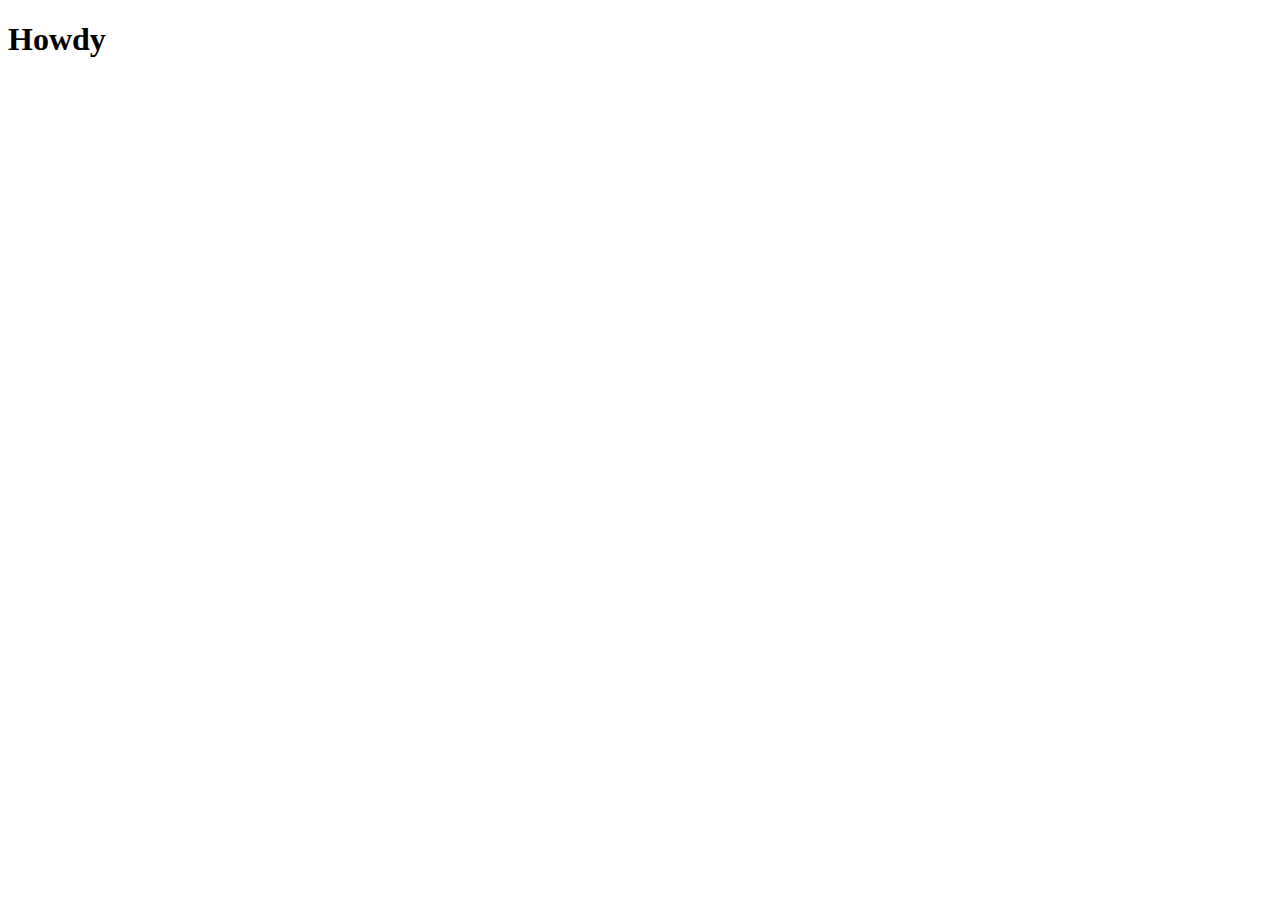
==== index.html @ b55b0506 "Add files via upload" ====
<!doctype html>
<html lang="nl">
	
<head>
	<meta charset="UTF-8">
	<meta name="author" content="jouw naam">
	<meta name="viewport" content="width=device-width, initial-scale=1">
	
	<title>Howdy</title>
	
	<link href="styles/style.css" rel="stylesheet">
</head>

<body>
	<h1>Howdy</h1>
	<script src="scripts/script.js"></script>
</body>
	
</html>
---- styles/style.css ----
/* CSS Document */
*, *::after, *::before {
  box-sizing:border-box;  
}
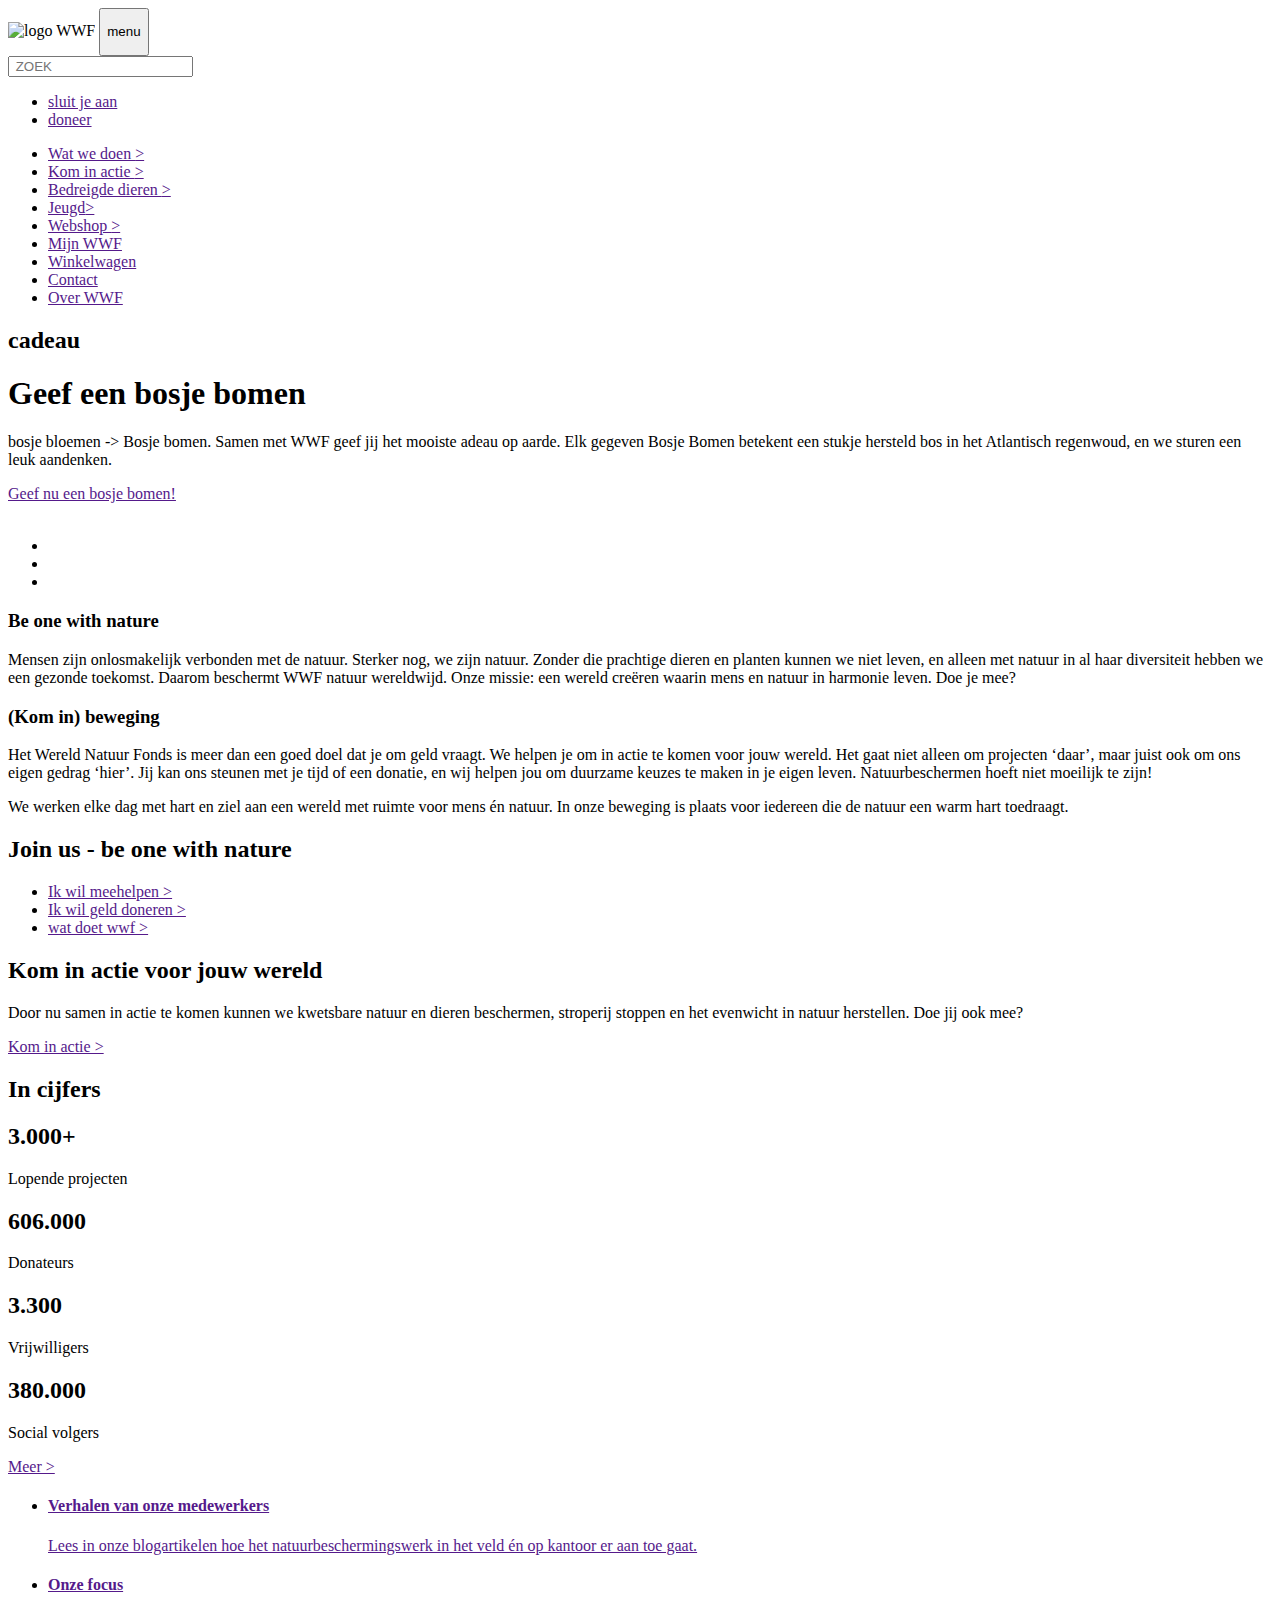
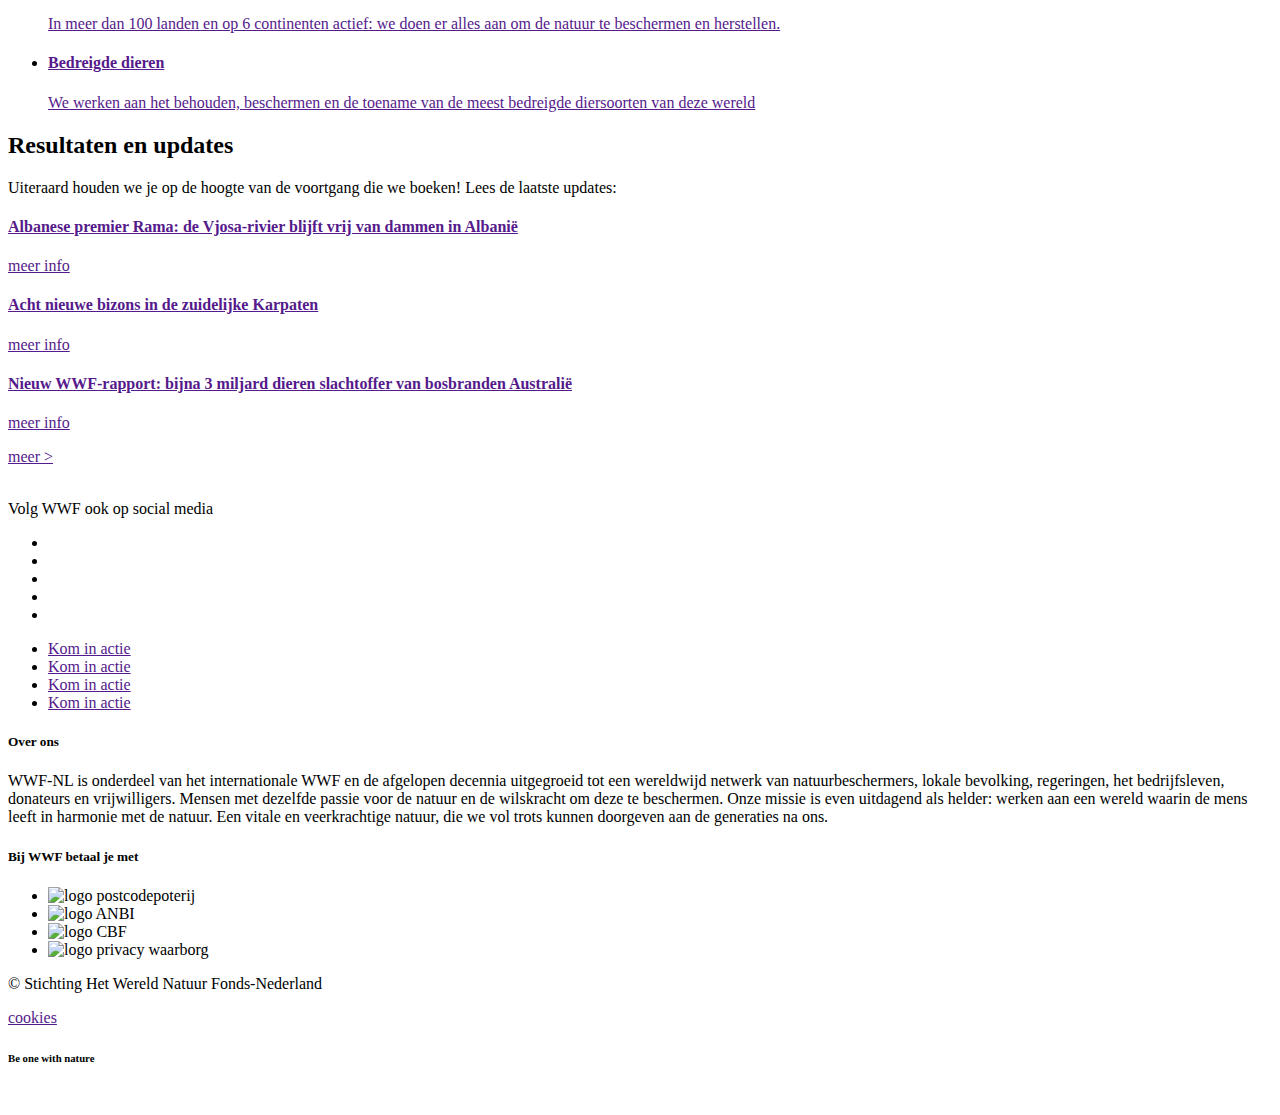
==== commit 4e6ba571: "Add files via upload" ====
--- a/index.html
+++ b/index.html
@@ -1,19 +1,254 @@
-<!doctype html>
+<!DOCTYPE html>
 <html lang="nl">
-	
+
 <head>
-	<meta charset="UTF-8">
-	<meta name="author" content="jouw naam">
-	<meta name="viewport" content="width=device-width, initial-scale=1">
-	
-	<title>Howdy</title>
-	
-	<link href="styles/style.css" rel="stylesheet">
+    <meta charset="UTF-8">
+    <meta name="viewport" content="width=device-width, initial-scale=1, user-scalable=no">
+    <title>Wereld Natuur Fonds: kom samen met ons in actie voor natuur</title>
+    <link rel="preconnect" href="https://fonts.gstatic.com">
+    <link href="https://fonts.googleapis.com/css2?family=Rubik:ital,wght@0,300;0,400;0,500;0,600;0,700;0,800;0,900;1,300&display=swap" rel="stylesheet">
+    <link rel="stylesheet" href="css/style.css">
+    <link rel="shortcut icon" href="img/iconfinder_wwf_294648.ico">
 </head>
 
 <body>
-	<h1>Howdy</h1>
-	<script src="scripts/script.js"></script>
+    <header>
+        <nav>
+            <img src="img/logo-header.svg" alt="logo WWF">
+            <button>
+                <p>menu</p>
+                <div>
+                    <span></span>
+                    <span></span>
+                    <span></span>
+                </div>
+            </button>
+            <section>
+                <input type="text" placeholder=" ZOEK">
+                <ul>
+                    <li>
+                        <a href="">sluit je aan</a>
+                    </li>
+                    <li>
+                        <a href="">doneer</a>
+                    </li>
+                </ul>
+                <ul>
+                    <li>
+                        <a href="">Wat we doen <span>></span></a>
+                    </li>
+                    <li>
+                        <a href="">Kom in actie <span>></span></a>
+                    </li>
+                    <li>
+                        <a href="">Bedreigde dieren <span>></span></a>
+                    </li>
+                    <li>
+                        <a href="">Jeugd<span>></span></a>
+                    </li>
+                    <li>
+                        <a href="">Webshop <span>></span></a>
+                    </li>
+                    <li>
+                        <a href="">Mijn WWF</a>
+                    </li>
+                    <li>
+                        <a href="">Winkelwagen</a>
+                    </li>
+                    <li>
+                        <a href="">Contact</a>
+                    </li>
+                    <li>
+                        <a href="">Over WWF</a>
+                    </li>
+                </ul>
+            </section>
+        </nav>
+        <article>
+            <h2>cadeau</h2>
+            <h1>Geef een bosje bomen</h1>
+            <p>bosje bloemen <span>-></span> Bosje bomen. Samen met WWF geef jij het mooiste adeau op aarde. Elk gegeven Bosje Bomen betekent een stukje hersteld bos in het Atlantisch regenwoud, en we sturen een leuk aandenken. </p>
+            <a href="">Geef nu een bosje bomen!</a>
+        </article>
+        <img class="headerbottom" src="img/header-bottom.svg" alt="">
+    </header>
+    <main>
+        <ul>
+            <li>
+                <a href=""></a>
+            </li>
+            <li>
+                <a href=""></a>
+            </li>
+            <li>
+                <a href=""></a>
+            </li>
+        </ul>
+        <section>
+            <h3>Be one with nature</h3>
+            <p>Mensen zijn onlosmakelijk verbonden met de natuur. Sterker nog, we zijn natuur. Zonder die prachtige dieren en planten kunnen we niet leven, en alleen met natuur in al haar diversiteit hebben we een gezonde toekomst. Daarom beschermt WWF natuur wereldwijd. Onze missie: een wereld creëren waarin mens en natuur in harmonie leven. Doe je mee?</p>
+        </section>
+        <section>
+            <h3>(Kom in) beweging</h3>
+            <p>Het Wereld Natuur Fonds is meer dan een goed doel dat je om geld vraagt. We helpen je om in actie te komen voor jouw wereld. Het gaat niet alleen om projecten ‘daar’, maar juist ook om ons eigen gedrag ‘hier’. Jij kan ons steunen met je tijd of een donatie, en wij helpen jou om duurzame keuzes te maken in je eigen leven. Natuurbeschermen hoeft niet moeilijk te zijn!</p>
+            <p> We werken elke dag met hart en ziel aan een wereld met ruimte voor mens én natuur. In onze beweging is plaats voor iedereen die de natuur een warm hart toedraagt. </p>
+        </section>
+        <section>
+            <h2>Join us - be one with nature</h2>
+            <ul>
+                <li>
+                    <a href="">Ik wil meehelpen ></a>
+                </li>
+                <li>
+                    <a href="">Ik wil geld doneren ></a>
+                </li>
+                <li>
+                    <a href="">wat doet wwf ></a>
+                </li>
+            </ul>
+        </section>
+        <section>
+            <h2>Kom in actie voor jouw wereld</h2>
+            <p>Door nu samen in actie te komen kunnen we kwetsbare natuur en dieren beschermen, stroperij stoppen en het evenwicht in natuur herstellen. Doe jij ook mee?</p>
+            <a href="">Kom in actie ></a>
+        </section>
+        <section>
+            <h2>In cijfers</h2>
+            <article>
+                <h2>3.000+</h2>
+                <p>Lopende projecten</p>
+            </article>
+            <article>
+                <h2>606.000</h2>
+                <p>Donateurs</p>
+            </article>
+            <article>
+                <h2>3.300</h2>
+                <p>Vrijwilligers</p>
+            </article>
+            <article>
+                <h2>380.000</h2>
+                <p>Social volgers</p>
+            </article>
+            <a href="">Meer ></a>
+        </section>
+        <ul>
+            <li>
+                <a href="">
+                    <h4>Verhalen van onze medewerkers</h4>
+                    <p>Lees in onze blogartikelen hoe het natuurbeschermingswerk in het veld én op kantoor er aan toe gaat.</p>
+                    <div></div>
+                </a>
+            </li>
+            <li>
+                <a href="">
+                    <h4>Onze focus</h4>
+                    <p>In meer dan 100 landen en op 6 continenten actief: we doen er alles aan om de natuur te beschermen en herstellen.
+                    </p>
+                    <div></div>
+                </a>
+            </li>
+            <li>
+                <a href="">
+                    <h4>Bedreigde dieren</h4>
+                    <p>We werken aan het behouden, beschermen en de toename van de meest bedreigde diersoorten van deze wereld
+                    </p>
+                    <div></div>
+                </a>
+            </li>
+        </ul>
+        <section>
+            <h2>Resultaten en updates</h2>
+            <p>Uiteraard houden we je op de hoogte van de voortgang die we boeken! Lees de laatste updates:
+            </p>
+            <a href="">
+                <h4>Albanese premier Rama: de Vjosa-rivier blijft vrij van dammen in Albanië
+                </h4>
+                <p>meer info</p>
+                <div></div>
+            </a>
+            <a href="">
+                <div class="background-img"></div>
+                <h4>Acht nieuwe bizons in de zuidelijke Karpaten
+                </h4>
+                <p>meer info</p>
+                <div></div>
+            </a>
+            <a href="">
+                <div class="background-img"></div>
+                <h4>Nieuw WWF-rapport: bijna 3 miljard dieren slachtoffer van bosbranden Australië</h4>
+                <p>meer info</p>
+                <div></div>
+            </a>
+            <a href="">meer ></a>
+        </section>
+    </main>
+    <footer>
+        <img src="img/footer-top.svg" alt="">
+        <p>Volg WWF ook op social media</p>
+        <ul>
+            <li>
+                <a href=""></a>
+            </li>
+            <li>
+                <a href=""></a>
+            </li>
+            <li>
+                <a href=""></a>
+            </li>
+            <li>
+                <a href=""></a>
+            </li>
+            <li>
+                <a href=""></a>
+            </li>
+        </ul>
+        <ul>
+            <li>
+                <a href="">Kom in actie</a>
+                <span></span>
+            </li>
+            <li>
+                <a href="">Kom in actie</a>
+                <span></span>
+            </li>
+            <li>
+                <a href="">Kom in actie</a>
+                <span></span>
+            </li>
+            <li>
+                <a href="">Kom in actie</a>
+                <span></span>
+            </li>
+        </ul>
+        <section>
+            <h5>Over ons</h5>
+            <p>WWF-NL is onderdeel van het internationale WWF en de afgelopen decennia uitgegroeid tot een wereldwijd netwerk van natuurbeschermers, lokale bevolking, regeringen, het bedrijfsleven, donateurs en vrijwilligers. Mensen met dezelfde passie voor de natuur en de wilskracht om deze te beschermen. Onze missie is even uitdagend als helder: werken aan een wereld waarin de mens leeft in harmonie met de natuur. Een vitale en veerkrachtige natuur, die we vol trots kunnen doorgeven aan de generaties na ons.</p>
+        </section>
+        <section>
+            <h5>Bij WWF betaal je met</h5>
+            <ul>
+                <li>
+                    <img src="img/postcodeloterij.svg" alt="logo postcodepoterij">
+                </li>
+                <li>
+                    <img src="img/anbi.svg" alt="logo ANBI">
+                </li>
+                <li>
+                    <img src="img/cbf.svg" alt="logo CBF">
+                </li>
+                <li>
+                    <img src="img/privacy-waarborg.png" alt="logo privacy waarborg">
+                </li>
+            </ul>
+            <p>© Stichting Het Wereld Natuur Fonds-Nederland
+            </p>
+            <a href="">cookies</a>
+        </section>
+        <h6>Be one with nature</h6>
+        <img src="img/logo-footer.svg" alt="">
+    </footer>
+    <script src="js/script.js"></script>
 </body>
-	
+
 </html>
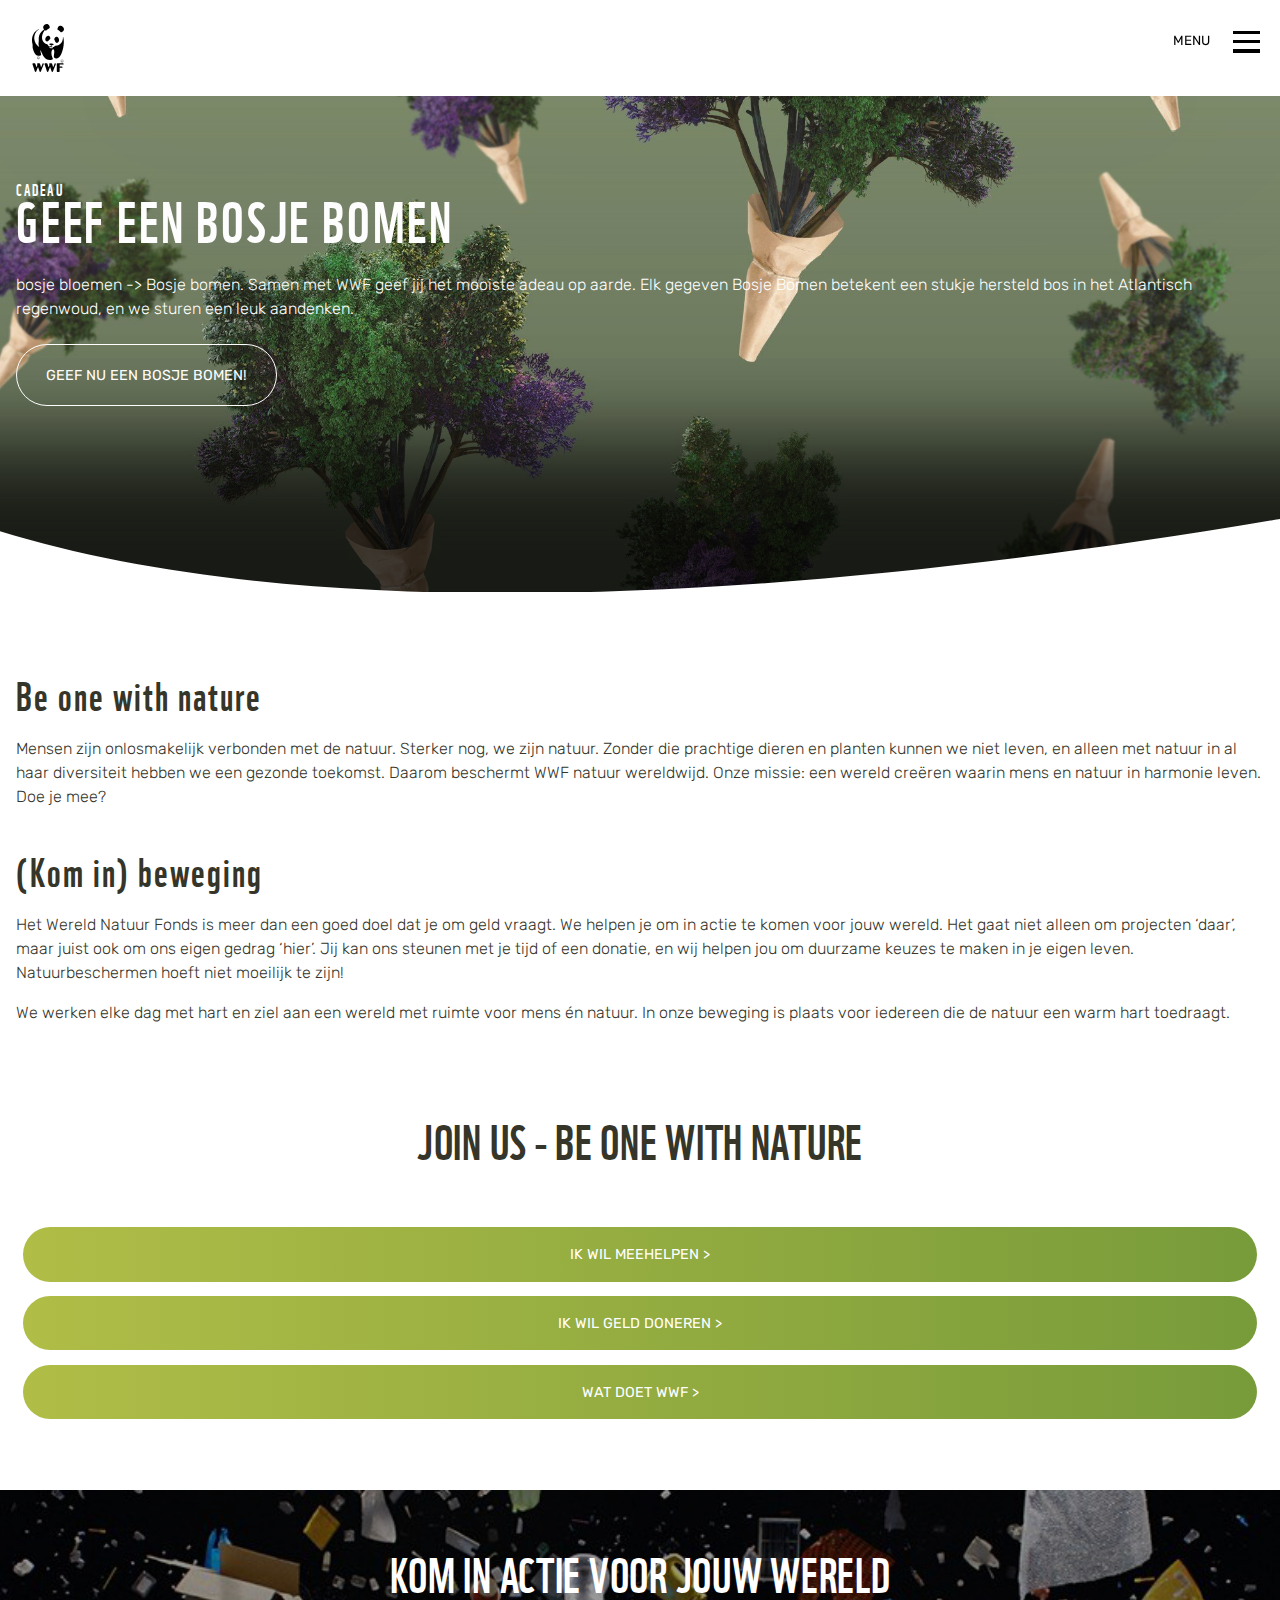
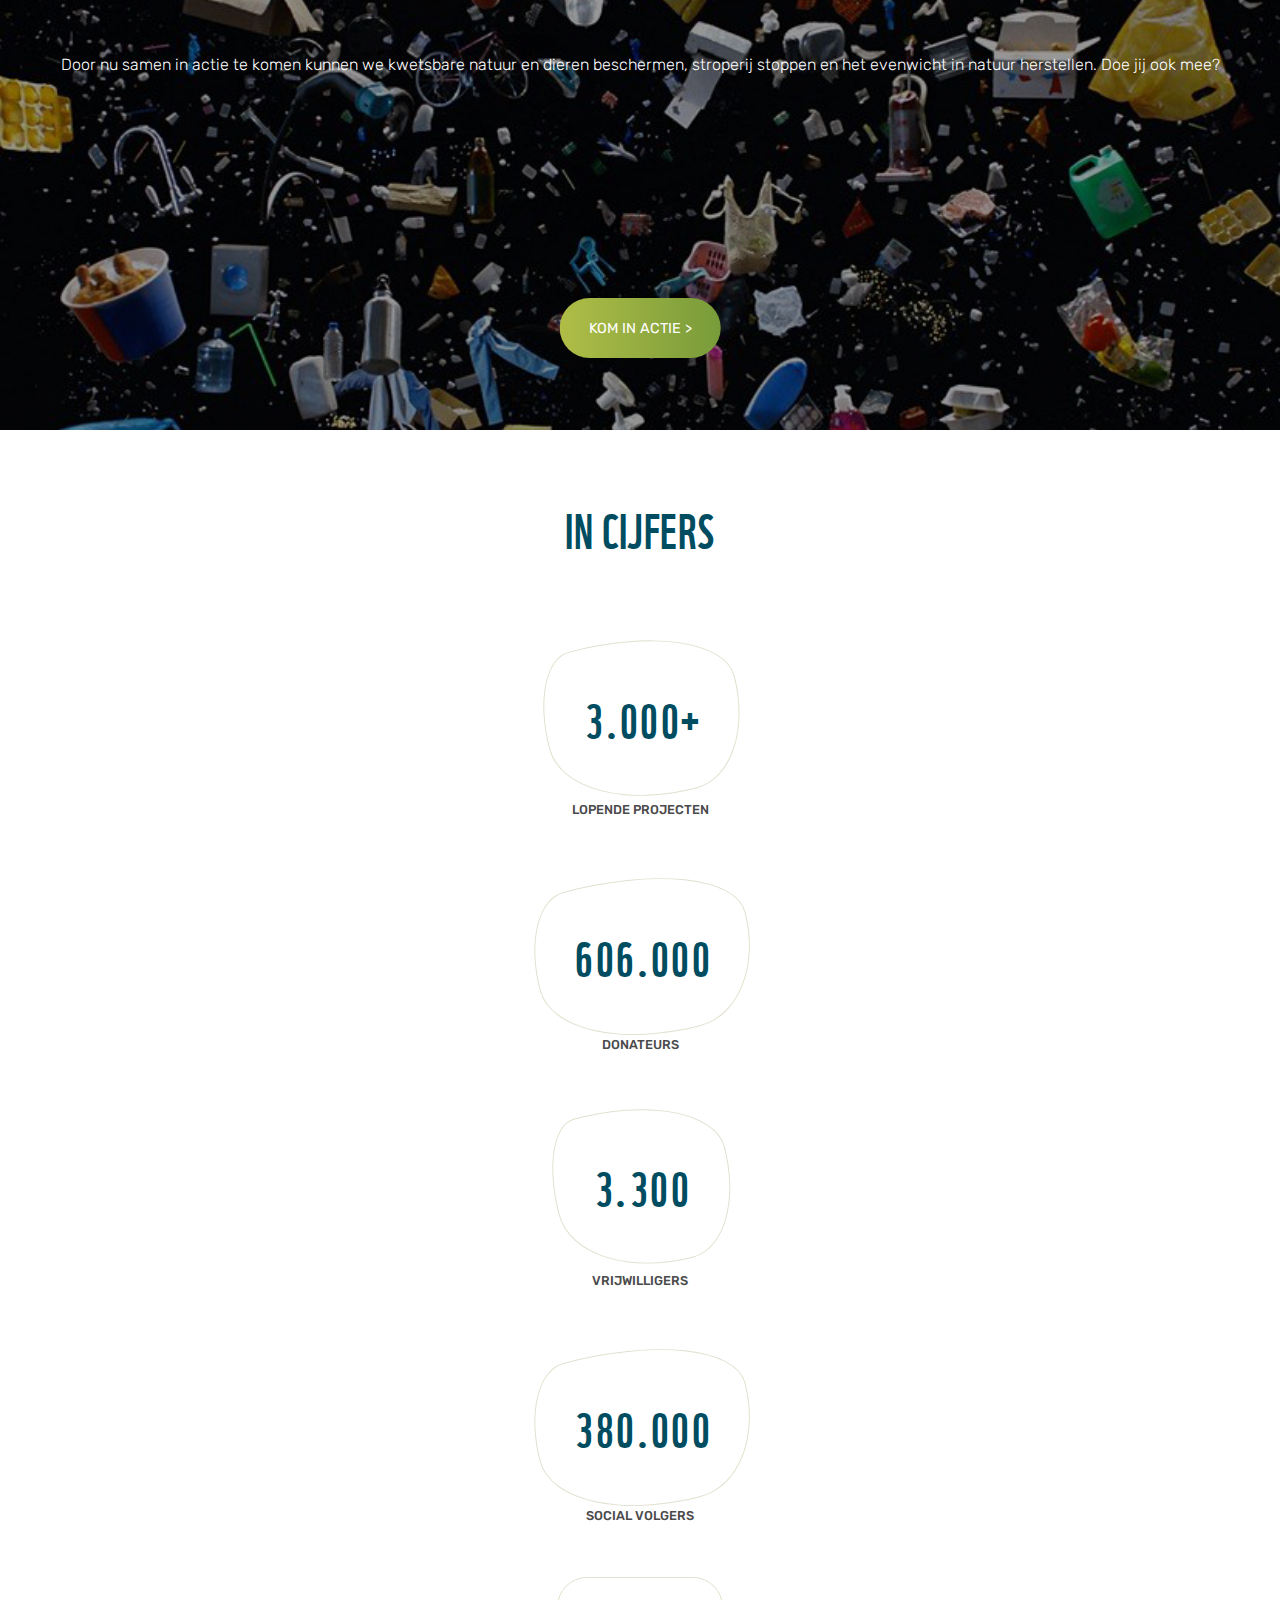
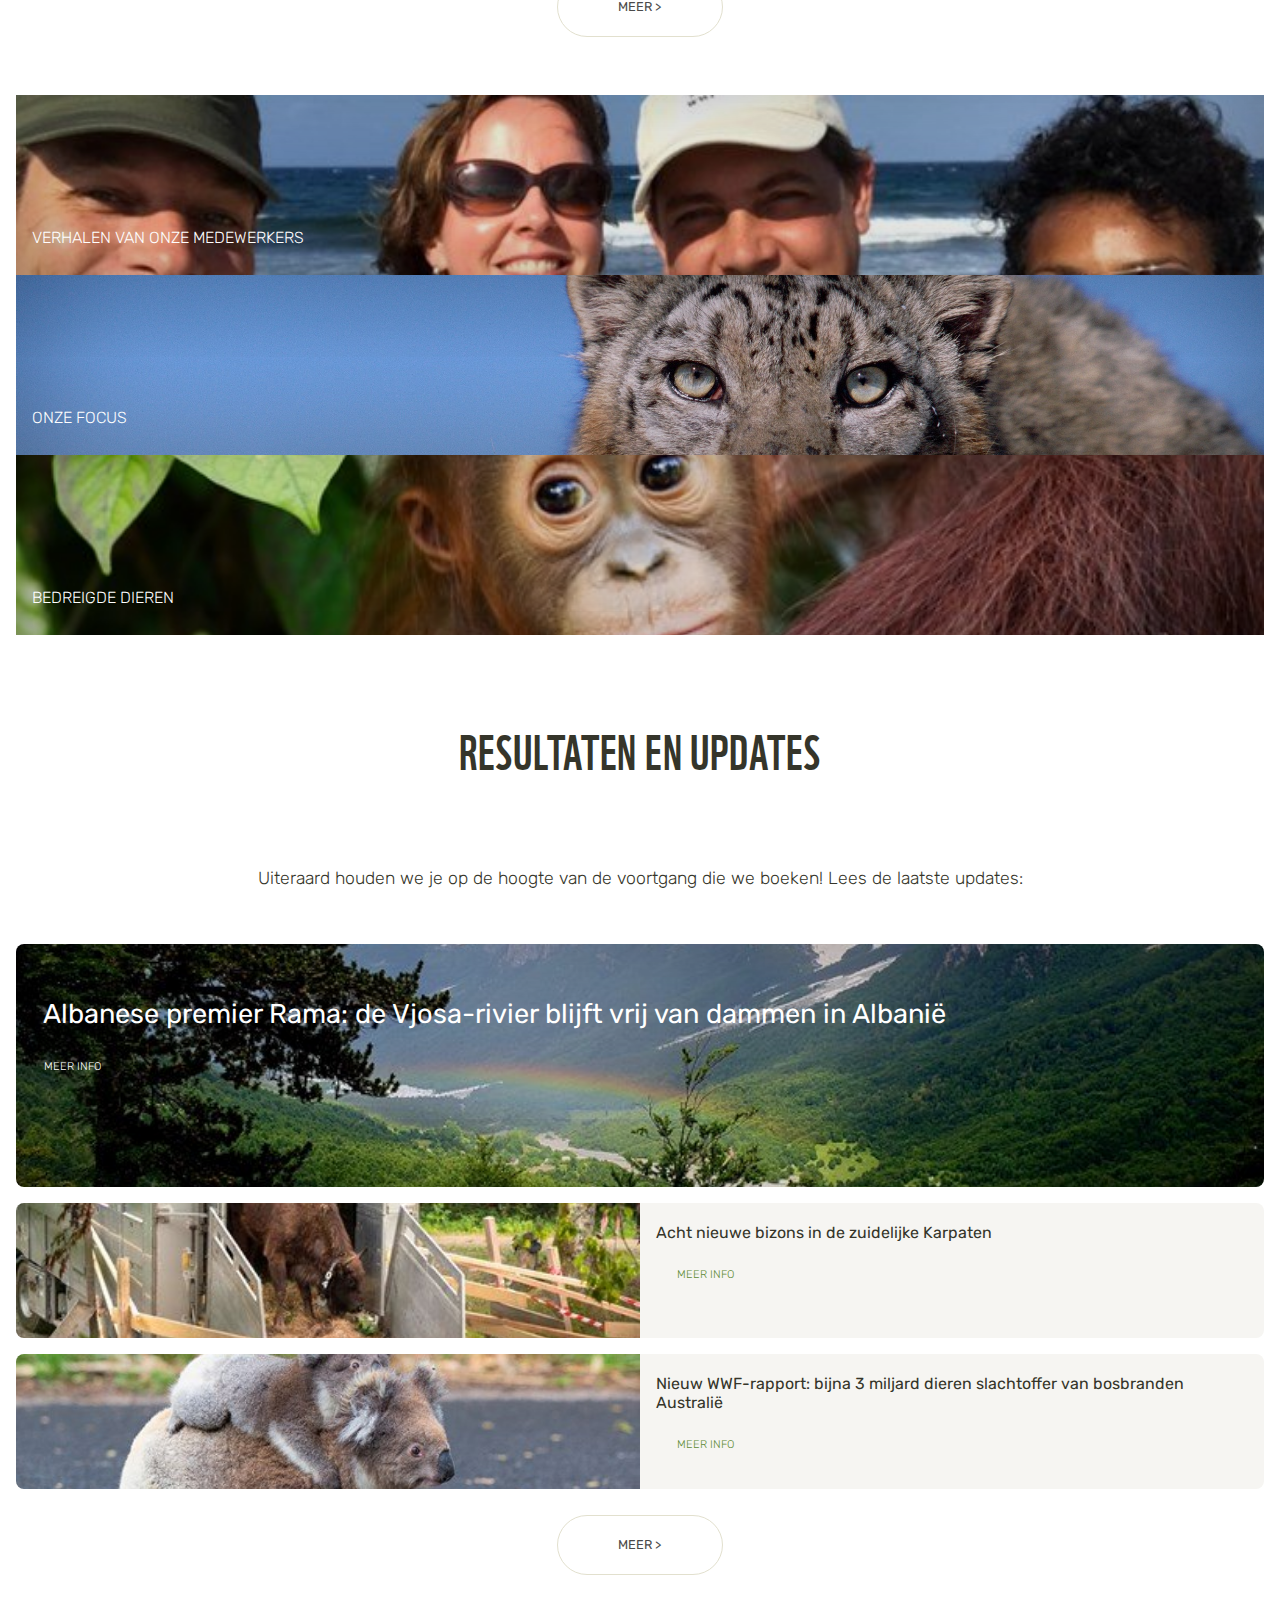
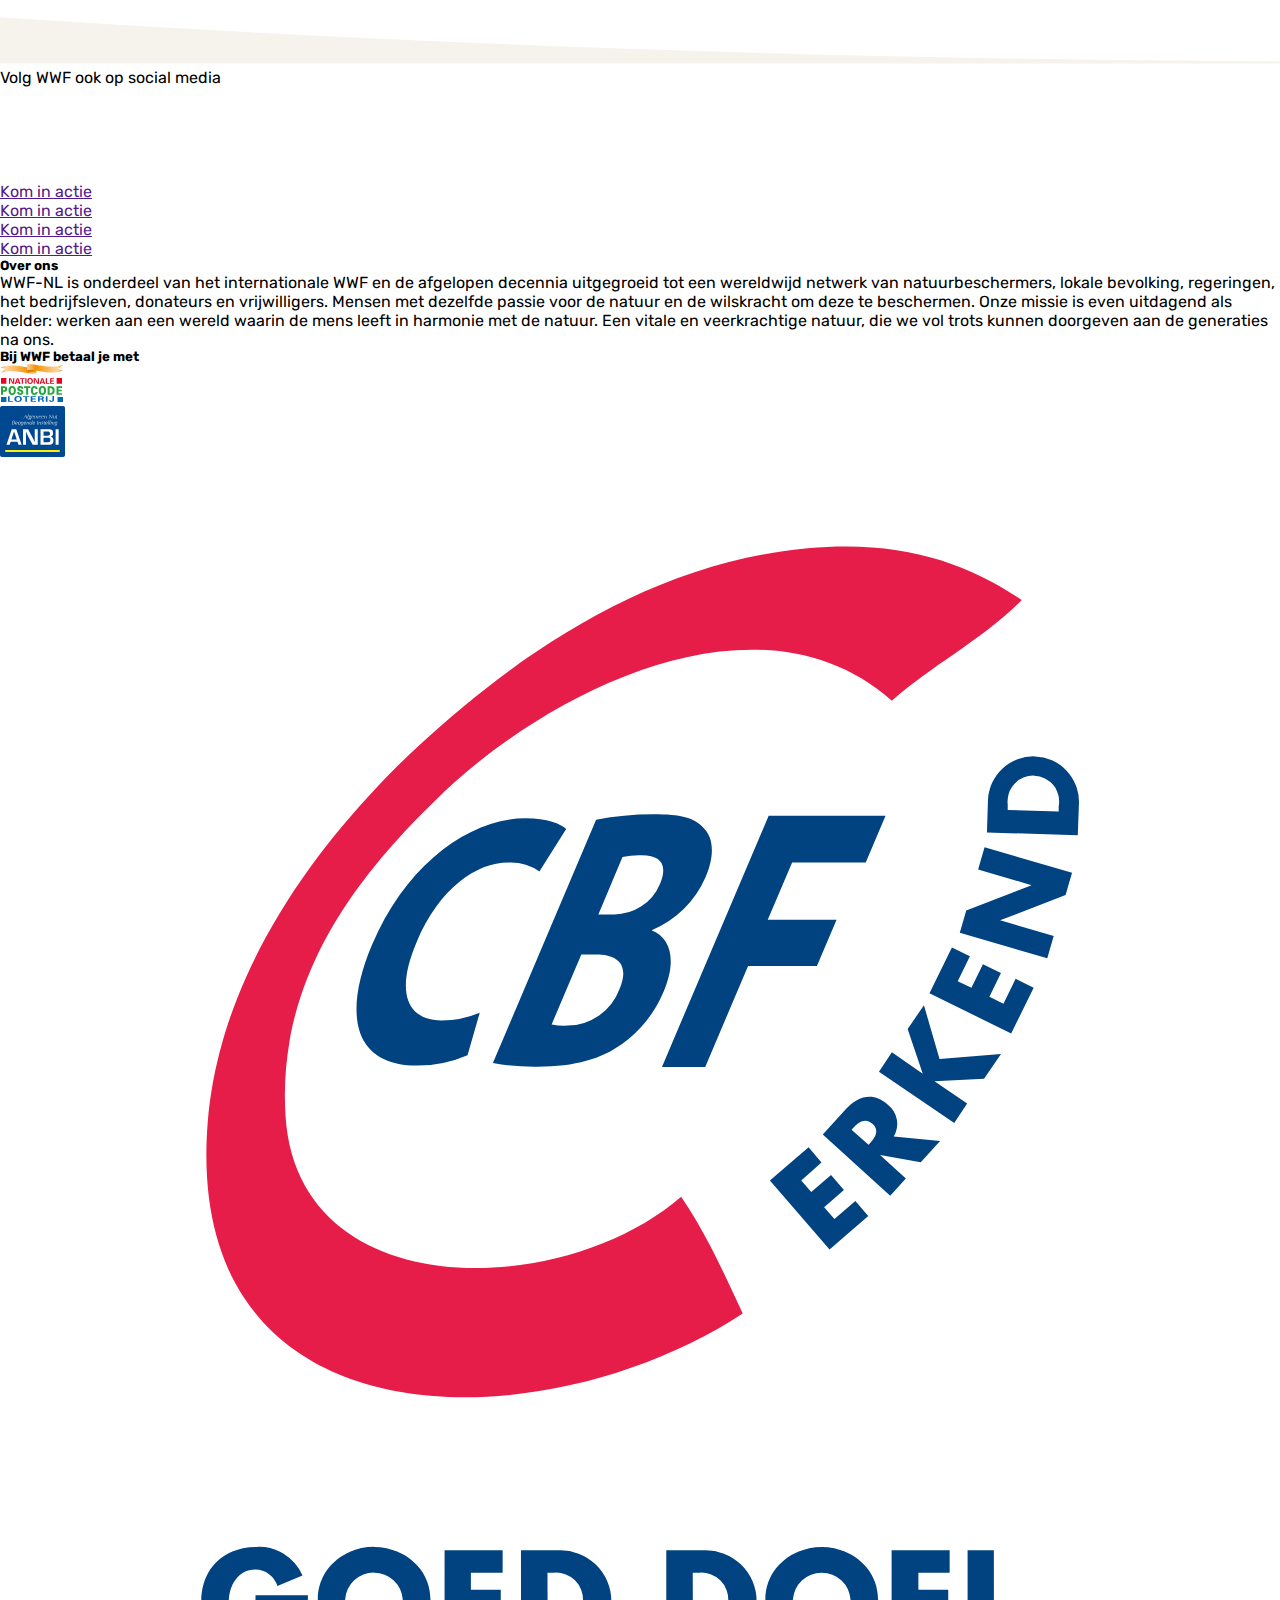
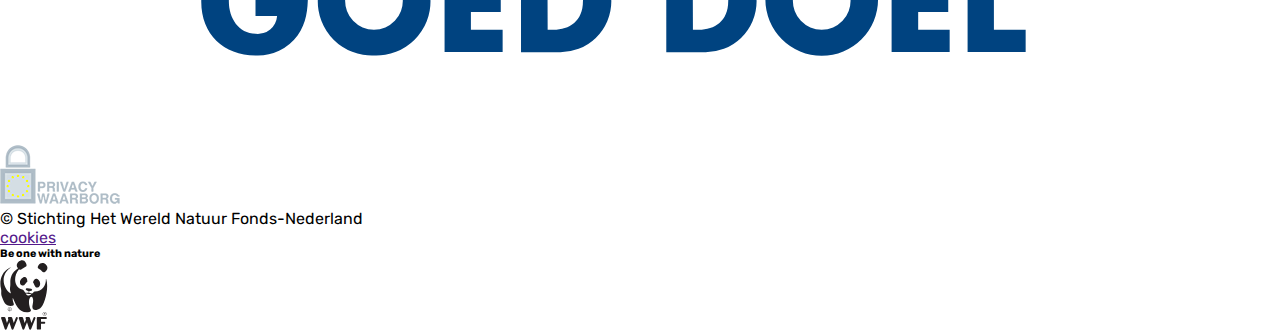
==== commit 6e46d9bf: "Add files via upload" ====
--- a/index.html
+++ b/index.html
@@ -115,19 +115,27 @@
         <section>
             <h2>In cijfers</h2>
             <article>
-                <h2>3.000+</h2>
+                <div>
+                    <h2>3.000+</h2>
+                </div>
                 <p>Lopende projecten</p>
             </article>
             <article>
-                <h2>606.000</h2>
+                <div>
+                    <h2>606.000</h2>
+                </div>
                 <p>Donateurs</p>
             </article>
             <article>
-                <h2>3.300</h2>
+                <div>
+                    <h2>3.300</h2>
+                </div>
                 <p>Vrijwilligers</p>
             </article>
             <article>
-                <h2>380.000</h2>
+                <div>
+                    <h2>380.000</h2>
+                </div>
                 <p>Social volgers</p>
             </article>
             <a href="">Meer ></a>
@@ -135,25 +143,37 @@
         <ul>
             <li>
                 <a href="">
+                    <div></div>
                     <h4>Verhalen van onze medewerkers</h4>
                     <p>Lees in onze blogartikelen hoe het natuurbeschermingswerk in het veld én op kantoor er aan toe gaat.</p>
-                    <div></div>
-                </a>
-            </li>
-            <li>
-                <a href="">
+                    <div>
+                        <span></span>
+                        <span></span>
+                    </div>
+                </a>
+            </li>
+            <li>
+                <a href="">
+                    <div></div>
                     <h4>Onze focus</h4>
                     <p>In meer dan 100 landen en op 6 continenten actief: we doen er alles aan om de natuur te beschermen en herstellen.
                     </p>
-                    <div></div>
-                </a>
-            </li>
-            <li>
-                <a href="">
+                    <div>
+                        <span></span>
+                        <span></span>
+                    </div>
+                </a>
+            </li>
+            <li>
+                <a href="">
+                    <div></div>
                     <h4>Bedreigde dieren</h4>
                     <p>We werken aan het behouden, beschermen en de toename van de meest bedreigde diersoorten van deze wereld
                     </p>
-                    <div></div>
+                    <div>
+                        <span></span>
+                        <span></span>
+                    </div>
                 </a>
             </li>
         </ul>
@@ -161,26 +181,32 @@
             <h2>Resultaten en updates</h2>
             <p>Uiteraard houden we je op de hoogte van de voortgang die we boeken! Lees de laatste updates:
             </p>
-            <a href="">
-                <h4>Albanese premier Rama: de Vjosa-rivier blijft vrij van dammen in Albanië
-                </h4>
-                <p>meer info</p>
-                <div></div>
-            </a>
-            <a href="">
-                <div class="background-img"></div>
-                <h4>Acht nieuwe bizons in de zuidelijke Karpaten
-                </h4>
-                <p>meer info</p>
-                <div></div>
-            </a>
-            <a href="">
-                <div class="background-img"></div>
-                <h4>Nieuw WWF-rapport: bijna 3 miljard dieren slachtoffer van bosbranden Australië</h4>
-                <p>meer info</p>
-                <div></div>
-            </a>
-            <a href="">meer ></a>
+            <article>
+                <a href="">
+                    <h4>Albanese premier Rama: de Vjosa-rivier blijft vrij van dammen in Albanië
+                    </h4>
+                    <p>meer info</p>
+                    <div></div>
+                </a>
+            </article>
+            <article>
+                <a href="">
+                    <div class="background-img"></div>
+                    <h4>Acht nieuwe bizons in de zuidelijke Karpaten
+                    </h4>
+                    <p>meer info</p>
+                    <div></div>
+                </a>
+            </article>
+            <article>
+                <a href="">
+                    <div class="background-img"></div>
+                    <h4>Nieuw WWF-rapport: bijna 3 miljard dieren slachtoffer van bosbranden Australië</h4>
+                    <p>meer info</p>
+                    <div></div>
+                </a>
+            </article>
+            <a class="meer" href="">meer ></a>
         </section>
     </main>
     <footer>
@@ -249,6 +275,4 @@
         <img src="img/logo-footer.svg" alt="">
     </footer>
     <script src="js/script.js"></script>
-</body>
-
-</html>
+</body></html>
--- a/css/style.css
+++ b/css/style.css
@@ -0,0 +1,663 @@
+:root {
+    --lightgreen: #e2e0ce;
+    --numbers: #004d61;
+    --greenfooter: #78786f;
+    --hover: #5d8b34;
+    --grey: #4a4a4a;
+    --text: #35352a;
+}
+
+@font-face {
+    font-family: 'wwf';
+    src: url(../fonts/wwf-webfont.woff) format('woff');
+}
+
+* {
+    box-sizing: border-box;
+    padding: 0;
+    margin: 0;
+    font-family: 'Rubik', sans-serif;
+}
+
+html,
+body {
+    height: 100%;
+}
+
+header {
+    background-image: url(../img/bosjebomen_gevuld.jpg);
+    background-size: cover;
+    background-position: center;
+    height: 37em;
+    box-shadow: inset 2px -350px 90px -200px rgba(0, 0, 0, 0.75);
+    position: relative;
+}
+
+header nav {
+    display: flex;
+    flex-direction: row;
+    justify-content: space-between;
+    height: 6em;
+    color: black;
+    position: fixed;
+    top: 0;
+    left: 0;
+    right: 0;
+    z-index: 10;
+    background-color: white;
+    box-shadow: 0px 45px 180px -45px rgba(0, 0, 0, 0.75);
+}
+
+header nav img {
+    height: 6em;
+    width: 6em;
+}
+
+/*menu button*/
+header nav button {
+    background: none;
+    border: none;
+    margin: 1em;
+    display: flex;
+    flex-direction: row;
+    justify-content: space-between;
+    width: 7em;
+}
+
+header nav button:focus {
+    border: none;
+    outline: none;
+}
+
+header nav p {
+    text-transform: uppercase;
+    position: absolute;
+    top: 2.5em;
+}
+
+
+header nav div span {
+    display: block;
+    background-color: black;
+    width: 2em;
+    height: .25em;
+    position: absolute;
+    right: 1.5em;
+    transition: .5s;
+}
+
+header nav div span:first-of-type {
+    top: 2.3em;
+}
+
+
+header nav div span:nth-of-type(2) {
+    top: 3em;
+}
+
+header nav div span:last-of-type {
+    top: 3.7em;
+}
+
+/*menu button verander*/
+
+header nav button.verander div span:first-of-type {
+    transform: rotateZ(45deg);
+    transform-origin: left;
+}
+
+header nav button.verander div span:nth-of-type(2) {
+    display: none;
+}
+
+header nav button.verander div span:last-of-type {
+    transform: rotateZ(-45deg);
+    transform-origin: left;
+}
+
+/*uitklapmenu*/
+
+header nav section {
+    position: absolute;
+    height: calc(100vh - 6em);
+    width: 100vw;
+    background-color: white;
+    top: 6em;
+    left: -100vw;
+    transition: .5s ease-in-out;
+}
+
+header nav section.open {
+    left: 0;
+}
+
+header nav section input {
+    width: 100vw;
+    background-color: #f9f9f8;
+    border: none;
+    padding: 1em;
+    color: black;
+    font-size: 1.02em;
+    font-weight: 300;
+
+}
+
+header nav section input:focus {
+    outline: none;
+}
+
+header nav section input::placeholder {
+    color: black;
+    letter-spacing: .1em
+}
+
+header nav section ul:first-of-type {
+    display: flex;
+    flex-direction: row;
+    justify-content: space-around;
+    padding: .7em;
+}
+
+header nav section ul:first-of-type li {
+    list-style-type: none;
+}
+
+header nav section ul:first-of-type li a {
+    display: block;
+    text-align: center;
+    width: 42vw;
+    padding: .5em 0;
+    border: 1px solid black;
+    text-decoration: none;
+    color: black;
+    text-transform: uppercase;
+    font-size: .75em;
+    border-radius: 1em;
+    letter-spacing: .1em;
+    font-weight: 300;
+}
+
+header nav section ul:first-of-type li:first-of-type a:hover {
+    background: rgba(0, 0, 0, 0.2);
+}
+
+
+header nav section ul:first-of-type li:last-of-type a {
+    background: #e77b1f;
+    color: white;
+}
+
+header nav section ul:nth-of-type(2) li {
+    list-style-type: none;
+}
+
+header nav section ul:nth-of-type(2) li a {
+    color: black;
+    text-decoration: none;
+    padding: 1em 1em 1em 2em;
+    display: block;
+    color: var(--text);
+    font-weight: 300;
+    letter-spacing: .05em;
+    font-size: .99em;
+}
+
+header nav section ul:nth-of-type(2) li a:hover {
+    background: rgba(0, 0, 0, 0.2);
+
+}
+
+header nav section ul:nth-of-type(2) li a span {
+    position: absolute;
+    right: 5vw;
+    font-weight: 500;
+}
+
+/*eind uitklapmenu*/
+
+header img.headerbottom {
+    width: 100%;
+    position: absolute;
+    left: 0;
+    bottom: -.1em;
+    background-color: none;
+}
+
+header article {
+    position: absolute;
+    top: 18vh;
+    padding: 1em;
+}
+
+header article h2 {
+    color: white;
+    text-transform: uppercase;
+    font-size: 1em;
+    font-family: 'wwf', serif;
+    font-weight: 300;
+    margin-bottom: -1.3em;
+    letter-spacing: .1em;
+}
+
+header article h1 {
+    color: white;
+    font-family: 'wwf', serif;
+    font-weight: 300;
+    font-size: 3.5em;
+    text-transform: uppercase;
+    letter-spacing: .05em;
+}
+
+header article p {
+    color: white;
+    margin-top: 1em;
+    font-weight: 300;
+    line-height: 1.5em;
+}
+
+header article a {
+    color: white;
+    font-size: .9em;
+    text-decoration: none;
+    text-transform: uppercase;
+    padding: 1.5em 2em;
+    border: .1em solid white;
+    border-radius: 3em;
+    border-radius: 3em;
+    position: relative;
+    top: 3em;
+    transition: .2s;
+}
+
+header article a:hover {
+    background-color: white;
+    color: var(--grey);
+}
+
+/*main*/
+
+main section {
+    padding: 1em;
+}
+
+main section h3 {
+    font-family: 'wwf', serif;
+    font-size: 2.5em;
+    color: var(--text);
+    font-weight: 300;
+    letter-spacing: .05em;
+    padding: 1em auto;
+}
+
+main section p {
+    color: var(--text);
+    font-weight: 300;
+    line-height: 1.5em;
+    padding-top: 1em
+}
+
+main section h2 {
+    font-family: 'wwf', serif;
+    font-size: 3em;
+    color: var(--text);
+    font-weight: 300;
+    text-align: center;
+    text-transform: uppercase;
+    padding: 1em 0;
+    letter-spacing: .015em
+}
+
+main section:nth-of-type(3) ul {
+    list-style-type: none;
+    display: flex;
+    flex-direction: column;
+    justify-content: center;
+    padding-bottom: 3em;
+}
+
+main section:nth-of-type(3) ul li {
+    text-align: center;
+}
+
+main section:nth-of-type(3) ul li a {
+    background-image: linear-gradient(-270deg, #b1be47, #5d8b34, #b1be47);
+    background-position: 1% 50%;
+    background-size: 300% 300%;
+    display: block;
+    padding: 1.3em;
+    margin: .5em;
+    border-radius: 3em;
+    text-decoration: none;
+    color: white;
+    text-transform: uppercase;
+    font-size: .9em;
+    transition: .5s;
+}
+
+main section:nth-of-type(3) ul li a:hover {
+    background-position: 99% 50%;
+}
+
+main section:nth-of-type(4) {
+    position: relative;
+    background-image: url(../img/fight-for-your-world.png);
+    background-size: cover;
+    padding: 0;
+    height: 60vh;
+}
+
+main section:nth-of-type(4) h2 {
+    color: white;
+    padding: 1em;
+}
+
+main section:nth-of-type(4) p {
+    color: white;
+    text-align: center;
+    padding: 0 1em 2em;
+    line-height: 1.5em;
+}
+
+main section:nth-of-type(4) a {
+    position: absolute;
+    background-image: linear-gradient(-270deg, #b1be47, #5d8b34, #b1be47);
+    background-position: 1% 50%;
+    background-size: 300% 300%;
+    padding: 1.5em 2em;
+    border-radius: 3em;
+    text-decoration: none;
+    color: white;
+    text-transform: uppercase;
+    font-size: .9em;
+    transition: .5s;
+    text-align: center;
+    bottom: 5em;
+    left: 50%;
+    transform: translate(-50%)
+}
+
+main section:nth-of-type(4) a:hover {
+    background-position: 99% 50%;
+}
+
+main section:nth-of-type(5) {
+    display: flex;
+    flex-direction: column;
+    justify-content: center;
+}
+
+main section:nth-of-type(5) h2 {
+    color: var(--numbers);
+
+}
+
+main section:nth-of-type(5) article div {
+    display: inline-block;
+    padding: 0em 2.5em;
+    border: .1em solid #e2e0ce;
+    border-radius: 22% 78% 33% 67% / 54% 40% 60% 46%;
+    transform: rotate(-15deg) translateX(-50%);
+    position: relative;
+    left: 50%;
+}
+
+main section:nth-of-type(5) article div h2 {
+    transform: rotate(15deg);
+    text-align: center;
+    letter-spacing: .05em;
+}
+
+main section:nth-of-type(5) article p {
+    text-transform: uppercase;
+    font-weight: 500;
+    font-size: .8em;
+    text-align: center;
+    padding: 2em;
+    color: var(--grey);
+}
+
+main section:nth-of-type(5) a {
+    display: block;
+    width: 13em;
+    padding: 1.7em;
+    border: .1em solid #e2e0ce;
+    text-align: center;
+    color: var(--grey);
+    text-transform: uppercase;
+    text-decoration: none;
+    font-size: .8em;
+    border-radius: 3em;
+    margin: 2em auto;
+    transition: .5s;
+}
+
+main section:nth-of-type(5) a:hover {
+    background-color: #f6f5f2;
+}
+
+main ul:nth-of-type(2) {
+    display: flex;
+    flex-direction: column;
+    list-style-type: none;
+    justify-content: center;
+    padding: 1em;
+}
+
+main ul:nth-of-type(2) li a div:first-of-type {
+    background-color: rgba(0, 0, 0, 0.5);
+    display: inline-block;
+    width: 100%;
+    height: 100%;
+    margin: 0;
+    position: relative;
+    top: 100%;
+    transition: .2s;
+}
+
+main ul:nth-of-type(2) li a h4 {
+    position: relative;
+    top: -40%;
+    text-transform: uppercase;
+    font-weight: 300;
+    margin: 1em;
+    transition: .2s;
+}
+
+main ul:nth-of-type(2) li a p {
+    display: block;
+    width: 15em;
+    font-size: .8em;
+    position: relative;
+    top: 0;
+    margin: 1em;
+    transition: .15s;
+    font-weight: 300;
+}
+
+main ul:nth-of-type(2) li a {
+    display: block;
+    height: 20vh;
+    overflow: hidden;
+    background-size: cover;
+    background-position: center;
+    text-decoration: none;
+    color: white;
+    line-height: 1.5em;
+    box-shadow: inset 0px 0px 180px -45px rgba(0, 0, 0, 0.75);
+}
+
+main ul:nth-of-type(2) li:nth-of-type(1) a {
+    background-image: url(../img/kirsten-caribisch-nl.jpg);
+}
+
+main ul:nth-of-type(2) li:nth-of-type(2) a {
+    background-image: url(../img/sneeuwluipaard.jpg);
+    background-position: 50% 25%;
+}
+
+main ul:nth-of-type(2) li:nth-of-type(3) a {
+    background-image: url(../img/orang-oetan-baby.jpg);
+}
+
+/*pijltje*/
+main ul:nth-of-type(2) li a div:last-of-type {
+    display: block;
+    width: 2em;
+    height: 2em;
+    position: relative;
+    left: 85%;
+    top: 0;
+    transition: .15s;
+}
+
+main ul:nth-of-type(2) li a div:last-of-type span {
+    width: 1em;
+    height: .2em;
+    display: block;
+    background-color: lightgray;
+    border-radius: .4em;
+}
+
+main ul:nth-of-type(2) li a div:last-of-type span:first-of-type {
+    position: relative;
+    top: .825em;
+    transform: rotateZ(45deg);
+}
+
+main ul:nth-of-type(2) li a div:last-of-type span:last-of-type {
+    position: relative;
+    top: 1.2em;
+    transform: rotateZ(-45deg);
+}
+
+
+
+/*hover events*/
+main ul:nth-of-type(2) li a:hover div {
+    top: 0;
+}
+
+main ul:nth-of-type(2) li a:hover h4 {
+    top: -100%;
+}
+
+main ul:nth-of-type(2) li a:hover p {
+    top: -105%;
+}
+
+main ul:nth-of-type(2) li a:hover div:last-of-type {
+    top: -140%;
+}
+
+/*resultaten en updates section*/
+main section:nth-of-type(6) p {
+    text-align: center;
+    font-size: 1.1em;
+    margin: 1em auto 3em
+}
+
+main section:nth-of-type(6) article a {
+    display: block;
+    background-color: #f6f5f2;
+    width: 100%;
+    height: 15vh;
+    margin: 1em auto;
+    border-radius: .5em;
+    text-decoration: none;
+}
+
+main section:nth-of-type(6) article a h4 {
+    color: var(--text);
+    font-weight: 400;
+    display: block;
+    width: 50%;
+    position: relative;
+    left: 50%;
+    top: -100%;
+    padding: 1em;
+}
+
+main section:nth-of-type(6) article a div.background-img {
+    width: 50%;
+    height: 100%;
+    display: inline-block;
+    border-radius: .5em 0 0 .5em;
+    background-size: 100%;
+    background-position: center;
+    transition: .5s;
+
+}
+
+main section:nth-of-type(6) article:nth-of-type(2) a div.background-img {
+    background-image: url(../img/bison-transport-2.jpg);
+}
+
+main section:nth-of-type(6) article:nth-of-type(3) a div.background-img {
+    background-image: url(../img/koala-draagt-baby.jpg);
+}
+
+main section:nth-of-type(6) article a p {
+    font-size: .7em;
+    text-transform: uppercase;
+    color: var(--hover);
+    font-weight: 300;
+    position: relative;
+    left: 50%;
+    text-align: left;
+    position: relative;
+    top: -110%;
+    left: 53%;
+}
+
+main section:nth-of-type(6) article:first-of-type a {
+    height: 27vh;
+    background-image: url(../img/valbona-saimir-kalbaj-1.jpg);
+    background-size: 100%;
+    background-position: 50% 75%;
+    color: white;
+    box-shadow: inset 0px 0px 180px -45px rgba(0, 0, 0, 0.75);
+    transition: .5s;
+}
+
+main section:nth-of-type(6) article:first-of-type a h4 {
+    color: white;
+    font-size: 1.7em;
+    padding: 2em 1em;
+    width: 100%;
+    top: 0;
+    left: 0;
+}
+
+main section:nth-of-type(6) article:first-of-type a p {
+    color: white;
+    top: -20%;
+    left: 2.5em;
+}
+
+a.meer {
+    display: block;
+    width: 13em;
+    padding: 1.7em;
+    border: .1em solid #e2e0ce;
+    text-align: center;
+    color: var(--grey);
+    text-transform: uppercase;
+    text-decoration: none;
+    font-size: .8em;
+    border-radius: 3em;
+    margin: 2em auto;
+    transition: .5s;
+}
+
+/*hover effects*/
+main section:nth-of-type(6) article:first-of-type a:hover {
+    background-size: 125%
+}
+
+main section:nth-of-type(6) article a:hover div.background-img {
+    background-size: 125%;
+}
+
+a.meer:hover {
+    background-color: #f6f5f2;
+}
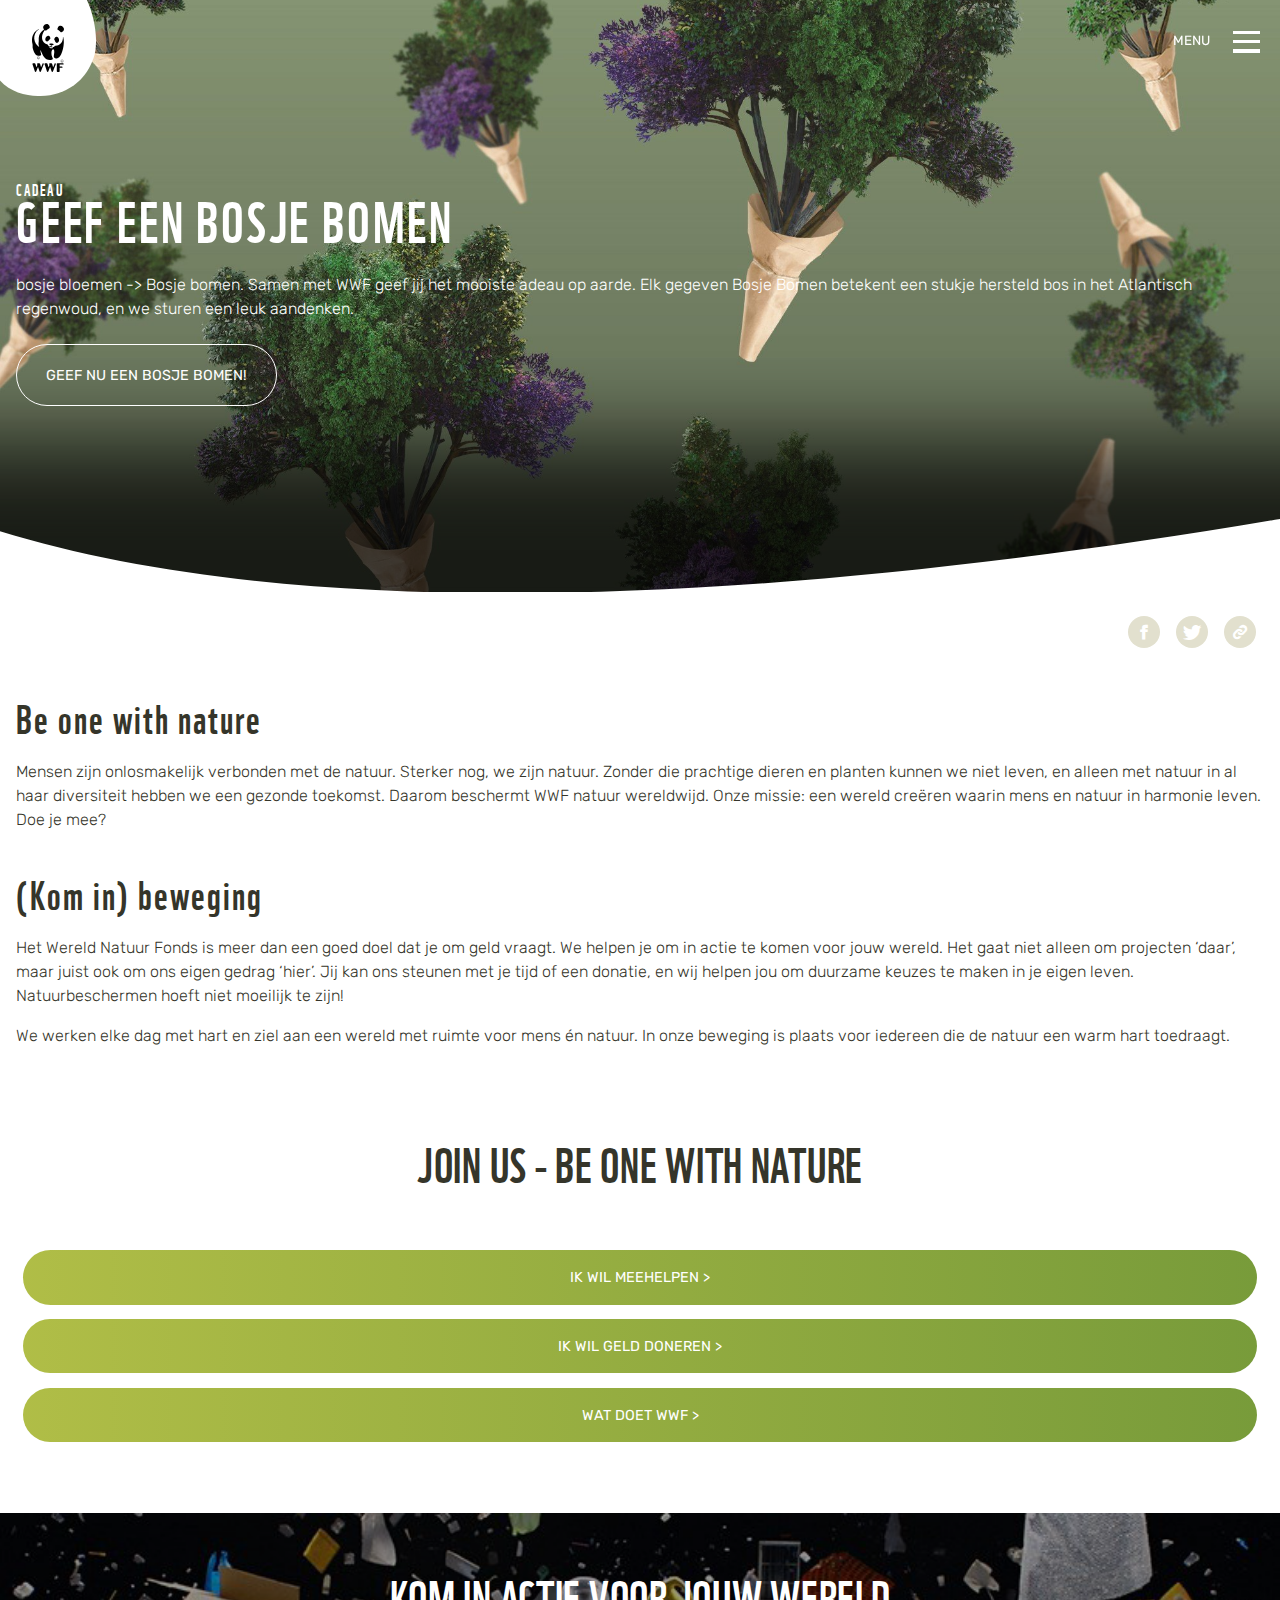
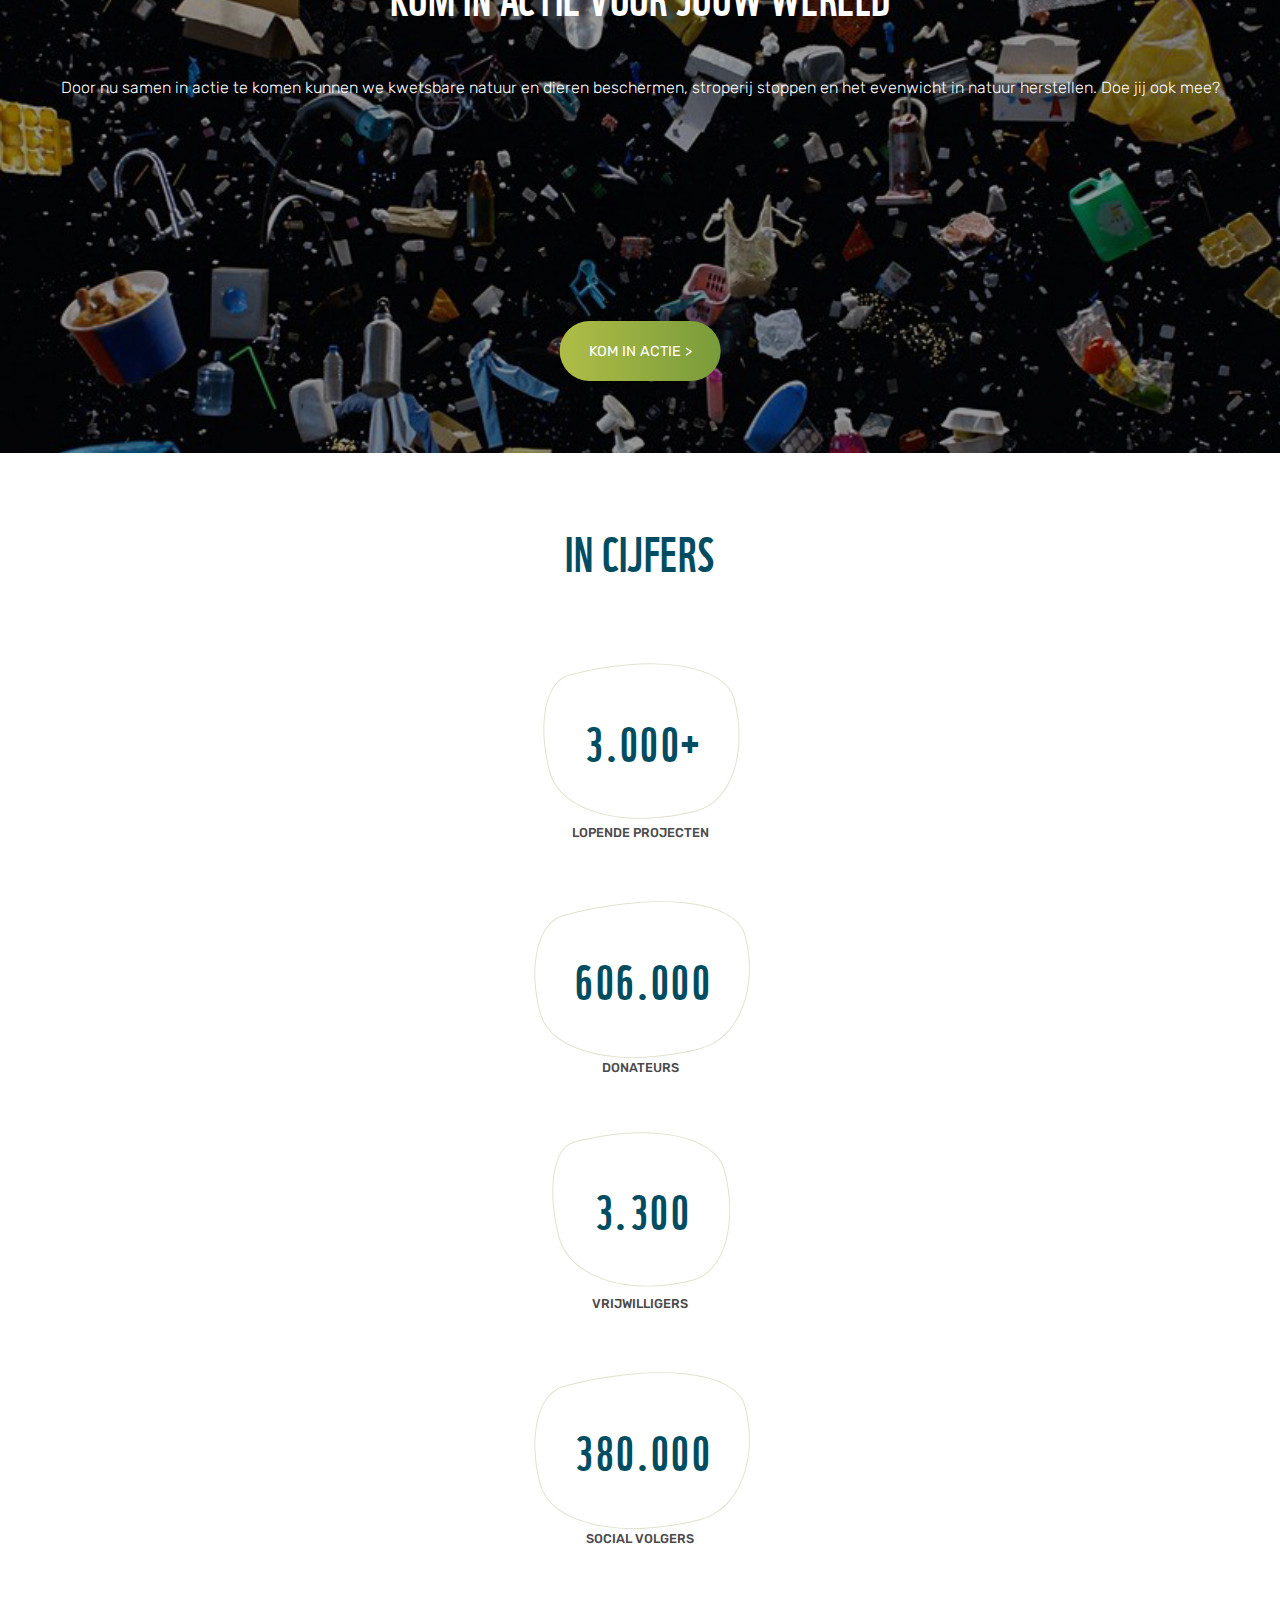
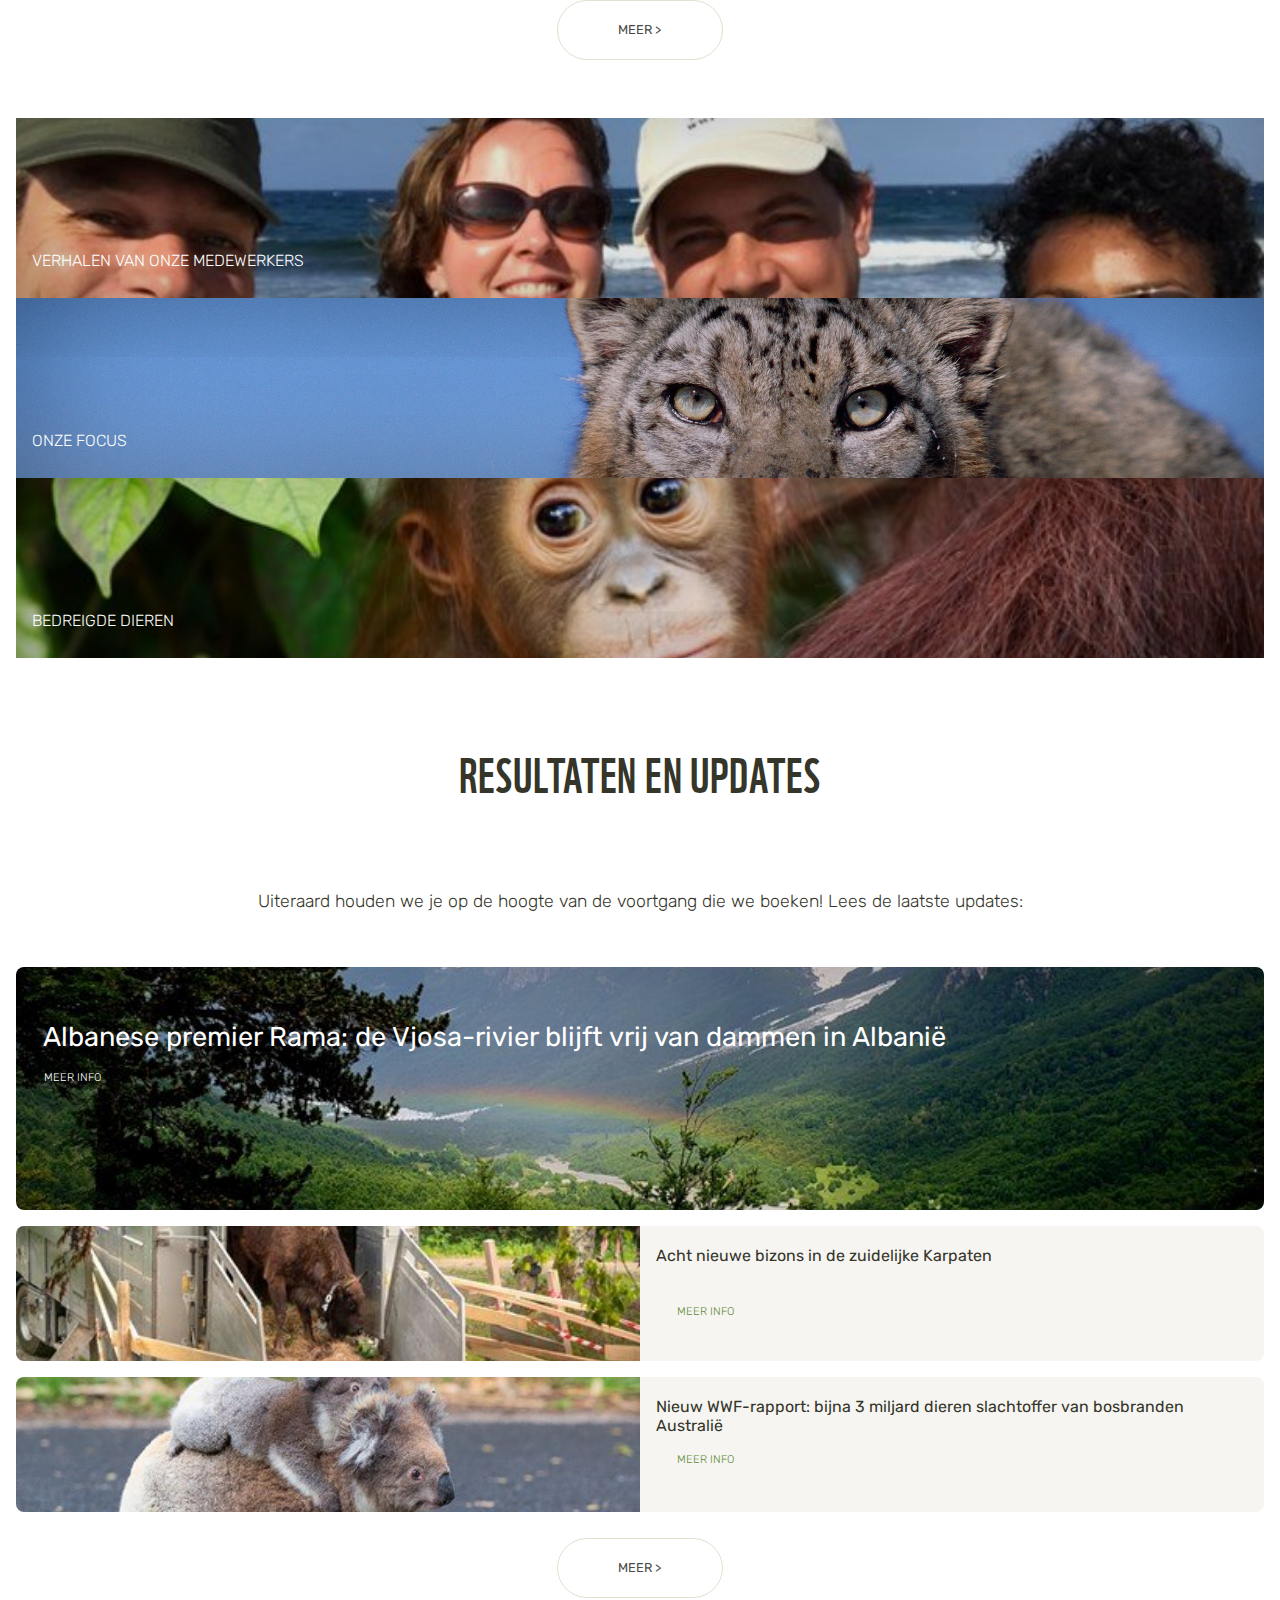
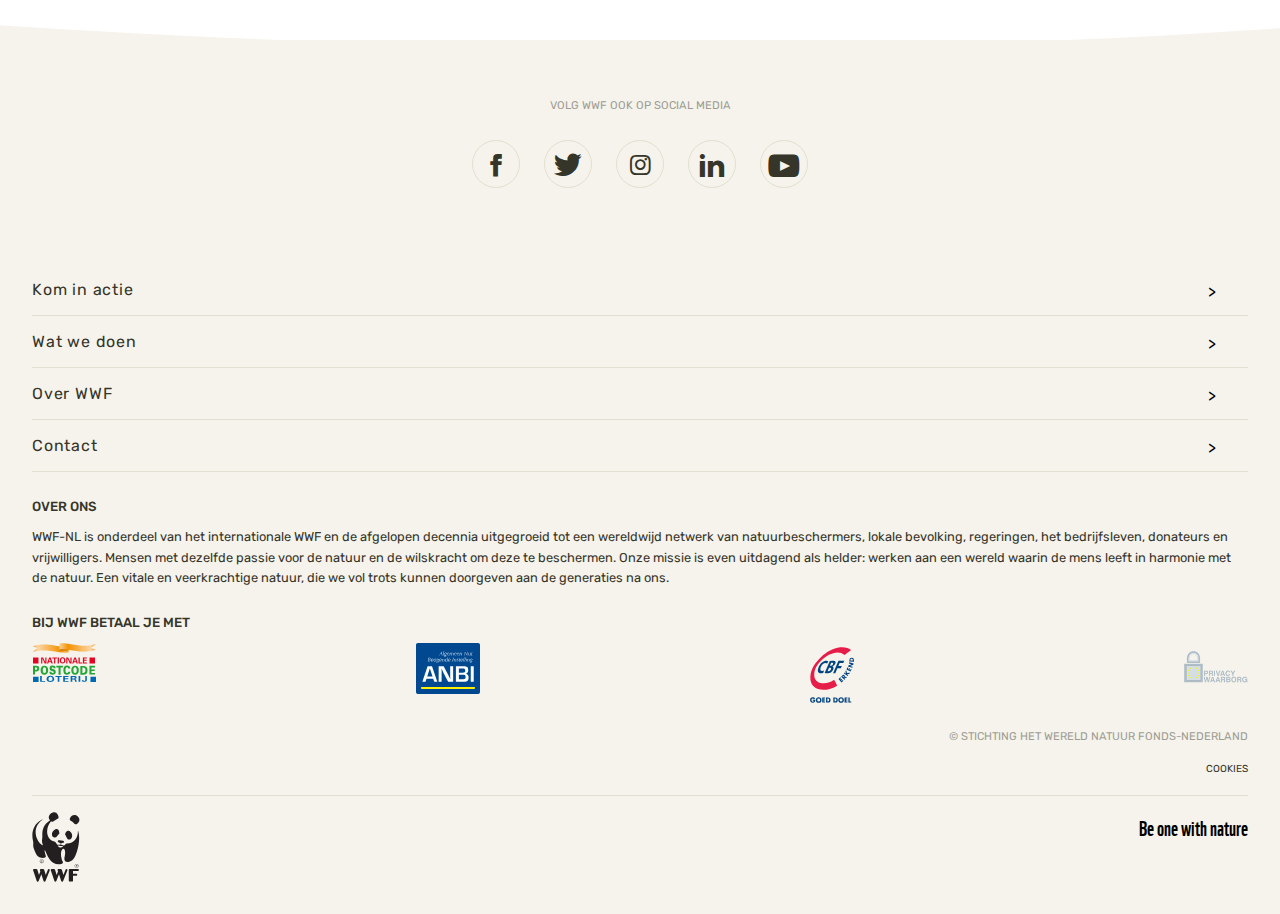
==== commit b8261849: "Add files via upload" ====
--- a/index.html
+++ b/index.html
@@ -68,12 +68,12 @@
             <h2>cadeau</h2>
             <h1>Geef een bosje bomen</h1>
             <p>bosje bloemen <span>-></span> Bosje bomen. Samen met WWF geef jij het mooiste adeau op aarde. Elk gegeven Bosje Bomen betekent een stukje hersteld bos in het Atlantisch regenwoud, en we sturen een leuk aandenken. </p>
-            <a href="">Geef nu een bosje bomen!</a>
+            <a href="bosje-bomen.html">Geef nu een bosje bomen!</a>
         </article>
         <img class="headerbottom" src="img/header-bottom.svg" alt="">
     </header>
     <main>
-        <ul>
+        <ul class="social">
             <li>
                 <a href=""></a>
             </li>
@@ -210,41 +210,41 @@
         </section>
     </main>
     <footer>
-        <img src="img/footer-top.svg" alt="">
+        <img class="footer-top" src="img/footer-top.svg" alt="">
         <p>Volg WWF ook op social media</p>
+        <ul class="social">
+            <li>
+                <a href=""></a>
+            </li>
+            <li>
+                <a href=""></a>
+            </li>
+            <li>
+                <a href=""></a>
+            </li>
+            <li>
+                <a href=""></a>
+            </li>
+            <li>
+                <a href=""></a>
+            </li>
+        </ul>
         <ul>
             <li>
-                <a href=""></a>
-            </li>
-            <li>
-                <a href=""></a>
-            </li>
-            <li>
-                <a href=""></a>
-            </li>
-            <li>
-                <a href=""></a>
-            </li>
-            <li>
-                <a href=""></a>
-            </li>
-        </ul>
-        <ul>
-            <li>
                 <a href="">Kom in actie</a>
-                <span></span>
-            </li>
-            <li>
-                <a href="">Kom in actie</a>
-                <span></span>
-            </li>
-            <li>
-                <a href="">Kom in actie</a>
-                <span></span>
-            </li>
-            <li>
-                <a href="">Kom in actie</a>
-                <span></span>
+                <span>></span>
+            </li>
+            <li>
+                <a href="">Wat we doen</a>
+                <span>></span>
+            </li>
+            <li>
+                <a href="">Over WWF</a>
+                <span>></span>
+            </li>
+            <li>
+                <a href="">Contact</a>
+                <span>></span>
             </li>
         </ul>
         <section>
@@ -269,10 +269,16 @@
             </ul>
             <p>© Stichting Het Wereld Natuur Fonds-Nederland
             </p>
-            <a href="">cookies</a>
-        </section>
-        <h6>Be one with nature</h6>
-        <img src="img/logo-footer.svg" alt="">
+            <a href="">
+                <p>cookies</p>
+            </a>
+        </section>
+        <section>
+            <img src="img/logo-footer.svg" alt="">
+            <h6>Be one with nature</h6>
+        </section>
     </footer>
     <script src="js/script.js"></script>
-</body></html>
+</body>
+
+</html>
--- a/css/style.css
+++ b/css/style.css
@@ -5,11 +5,17 @@
     --hover: #5d8b34;
     --grey: #4a4a4a;
     --text: #35352a;
+    --footer: #f5f3eb;
 }
 
 @font-face {
     font-family: 'wwf';
     src: url(../fonts/wwf-webfont.woff) format('woff');
+}
+
+@font-face {
+    font-family: 'fontello';
+    src: url(../fonts/fontello.woff) format('woff')
 }
 
 * {
@@ -44,8 +50,8 @@
     left: 0;
     right: 0;
     z-index: 10;
-    background-color: white;
-    box-shadow: 0px 45px 180px -45px rgba(0, 0, 0, 0.75);
+    background-color: transparent;
+    transition: .5s;
 }
 
 header nav img {
@@ -62,6 +68,7 @@
     flex-direction: row;
     justify-content: space-between;
     width: 7em;
+    cursor: pointer;
 }
 
 header nav button:focus {
@@ -69,16 +76,17 @@
     outline: none;
 }
 
-header nav p {
+header nav button p {
     text-transform: uppercase;
     position: absolute;
     top: 2.5em;
+    color: white;
 }
 
 
 header nav div span {
     display: block;
-    background-color: black;
+    background-color: white;
     width: 2em;
     height: .25em;
     position: absolute;
@@ -113,6 +121,33 @@
 header nav button.verander div span:last-of-type {
     transform: rotateZ(-45deg);
     transform-origin: left;
+}
+
+/*scroll animatie*/
+
+header nav.solid {
+    box-shadow: 0px 45px 180px -45px rgba(0, 0, 0, 0.75);
+    background-color: white;
+}
+
+header nav.solid button p {
+    color: black;
+}
+
+header nav.solid div span {
+    background-color: black;
+}
+
+.opensolid {
+    background-color: white;
+}
+
+.opensolid button p {
+    color: black;
+}
+
+.opensolid button span {
+    background-color: black;
 }
 
 /*uitklapmenu*/
@@ -280,6 +315,48 @@
     padding: 1em;
 }
 
+ul.social {
+    display: flex;
+    flex-direction: row;
+    list-style-type: none;
+    justify-content: flex-end;
+    padding: 1em;
+}
+
+ul.social li a {
+    display: inline-block;
+    background-color: #e2e0ce;
+    width: 2em;
+    height: 2em;
+    margin: .5em;
+    border-radius: 100%;
+    text-decoration: none;
+    color: white;
+    text-align: center;
+    font-family: 'fontello'
+}
+
+ul.social li a::before {
+    position: relative;
+    top: .5em;
+}
+
+main ul.social li:first-of-type a::before {
+    content: '\e800';
+}
+
+main ul.social li:nth-of-type(2) a::before {
+    content: '\e808'
+}
+
+main ul.social li:last-of-type a::before {
+    content: '\f07b';
+}
+
+ul.social li a:hover {
+    color: var(--hover);
+}
+
 main section h3 {
     font-family: 'wwf', serif;
     font-size: 2.5em;
@@ -601,12 +678,17 @@
     text-transform: uppercase;
     color: var(--hover);
     font-weight: 300;
-    position: relative;
-    left: 50%;
     text-align: left;
     position: relative;
-    top: -110%;
+    bottom: 11em;
     left: 53%;
+    display: block;
+    width: 50%;
+    margin: 0;
+}
+
+main section:nth-of-type(6) article:last-of-type a p {
+    bottom: 13em
 }
 
 main section:nth-of-type(6) article:first-of-type a {
@@ -661,3 +743,285 @@
 a.meer:hover {
     background-color: #f6f5f2;
 }
+
+/*footer*/
+footer {
+    background-color: var(--footer);
+    padding: 2em
+}
+
+footer img.footer-top {
+    width: 100vw;
+    position: relative;
+    top: -2.9em;
+    left: -2em;
+}
+
+footer p:first-of-type {
+    display: block;
+    text-align: center;
+    color: #9d9d95;
+    font-size: .7em;
+    text-transform: uppercase;
+}
+
+footer ul.social {
+    justify-content: center;
+}
+
+footer ul.social li a {
+    background: transparent;
+    border: .05em solid var(--lightgreen);
+    color: var(--text);
+    font-size: 1.5em;
+
+}
+
+footer ul.social li:first-of-type a::before {
+    content: '\e800';
+}
+
+footer ul.social li:nth-of-type(2) a::before {
+    content: '\e808'
+}
+
+footer ul.social li:nth-of-type(3) a::before {
+    content: '\f16d'
+}
+
+footer ul.social li:nth-of-type(4) a::before {
+    content: '\e805'
+}
+
+footer ul.social li:last-of-type a::before {
+    content: '\e80f'
+}
+
+footer ul:nth-of-type(2) {
+    display: flex;
+    flex-direction: column;
+    list-style-type: none;
+    margin-top: 3em;
+}
+
+footer ul:nth-of-type(2) li a {
+    display: block;
+    padding: 1em 0;
+    text-decoration: none;
+    color: var(--text);
+    letter-spacing: .05em
+}
+
+footer ul:nth-of-type(2) li {
+    display: flex;
+    flex-direction: row;
+    justify-content: space-between;
+    border-bottom: 0.05em solid var(--lightgreen);
+}
+
+footer ul:nth-of-type(2) li:hover a,
+footer ul:nth-of-type(2) li:hover span {
+    color: var(--hover);
+}
+
+footer ul:nth-of-type(2) li span {
+    position: relative;
+    top: 1.1em;
+    right: 2em;
+}
+
+footer section h5 {
+    text-transform: uppercase;
+    font-weight: 500;
+    color: var(--text);
+    padding: 2em 0 1em
+}
+
+footer section:first-of-type p {
+    text-align: left;
+    color: var(--text);
+    text-transform: none;
+    font-size: .8em;
+    line-height: 1.6em
+}
+
+footer section ul {
+    display: flex;
+    flex-direction: row;
+    list-style-type: none;
+    justify-content: space-between;
+    margin: 0;
+    padding: 0;
+}
+
+footer section ul li img {
+    margin: 0;
+    display: block;
+    width: 4em
+}
+
+footer section ul li:last-of-type img {
+    margin-top: .5em;
+}
+
+footer section p:nth-child(3) {
+    margin-top: 2em;
+    text-align: right;
+}
+
+footer section:nth-of-type(2) a {
+    text-decoration: none;
+    font-size: .9em;
+
+}
+
+footer section:nth-of-type(2) a p {
+    color: var(--text);
+    text-align: right;
+    margin: 2em 0;
+}
+
+footer section:last-of-type {
+    display: flex;
+    flex-direction: row;
+    justify-content: space-between;
+    border-top: .05em solid var(--lightgreen);
+    padding-top: 1em
+}
+
+footer section:last-of-type h6 {
+    font-family: 'wwf', serif;
+    font-size: 1.3em;
+    font-weight: 300;
+}
+
+
+/*bosje bomen detailpagina*/
+header.bosjeBomen {
+    height: 90vh;
+    box-shadow: inset 2px -350px 90px -200px rgba(32, 48, 36, 1);
+
+}
+
+header.bosjeBomen article a {
+    border: none;
+    position: relative;
+    top: -1em;
+    text-transform: none;
+    padding: 0;
+    font-size: .8em;
+    font-weight: 300;
+}
+
+header.bosjeBomen article a::before {
+    font-family: 'fontello';
+    content: '\e80d';
+    padding-right: 2em;
+    font-size: .8em;
+}
+
+header.bosjeBomen article a:hover {
+    background-color: transparent;
+    color: white;
+}
+
+header.bosjeBomen article h1 {
+    text-align: center;
+    font-size: 3em
+}
+
+header.bosjeBomen article p {
+    text-align: center;
+    font-size: 1.2em
+}
+
+main.bosjeBomen {
+    background-color: #203024;
+}
+
+main.bosjeBomen section {
+    position: relative;
+    top: -20em;
+    width: 100vw;
+    padding: 0;
+}
+
+main.bosjeBomen section div {
+    display: flex;
+    flex-direction: row;
+    overflow-x: hidden !important;
+    width: 100vw;
+    padding: 1em
+}
+
+main.bosjeBomen section h2,
+main.bosjeBomen section div article h3 {
+    color: white;
+    font-family: 'Rubik';
+    font-size: 1em;
+    font-weight: 500;
+    padding: .5em
+}
+
+main.bosjeBomen section div article {
+    display: block;
+    width: 26em;
+    background: white;
+    margin: 1em;
+    border-radius: 1em;
+}
+
+main.bosjeBomen section div article h3 {
+    color: var(--text);
+    margin: .5em;
+    font-size: 2em;
+    letter-spacing: 0;
+}
+
+main.bosjeBomen section div article img {
+    display: block;
+    width: 90%;
+    margin: 2em auto 0em auto;
+}
+
+main.bosjeBomen section div article p:nth-of-type(1) {
+    padding: 0;
+    margin: -1em 1em 1em;
+    font-size: 1.2em;
+    font-weight: 500;
+}
+
+main.bosjeBomen section div article a {
+    display: block;
+    margin: 2em auto;
+    text-align: center;
+    padding: 1em;
+    width: 9em;
+    background-image: linear-gradient(-270deg, #e77b1f, #e65719, #e77b1f);
+    border-radius: 2em;
+    background-position: 1% 50%;
+    background-size: 300% 300%;
+    color: #fff;
+    transition: .5s;
+    text-decoration: none;
+    text-transform: uppercase;
+}
+
+main.bosjeBomen section div article a::after {
+    font-family: 'fontello';
+    content: "\e815";
+    display: inline-block;
+    margin-left: .5em;
+    font-size: .9em;
+    font-weight: 300;
+}
+
+main.bosjeBomen section div article a:hover {
+    background-position: 99% 50%;
+}
+
+main.bosjeBomen section div article p:nth-of-type(2) {
+    margin: 1em 1em 1em 3em;
+}
+
+main.bosjeBomen section div article div::before {}
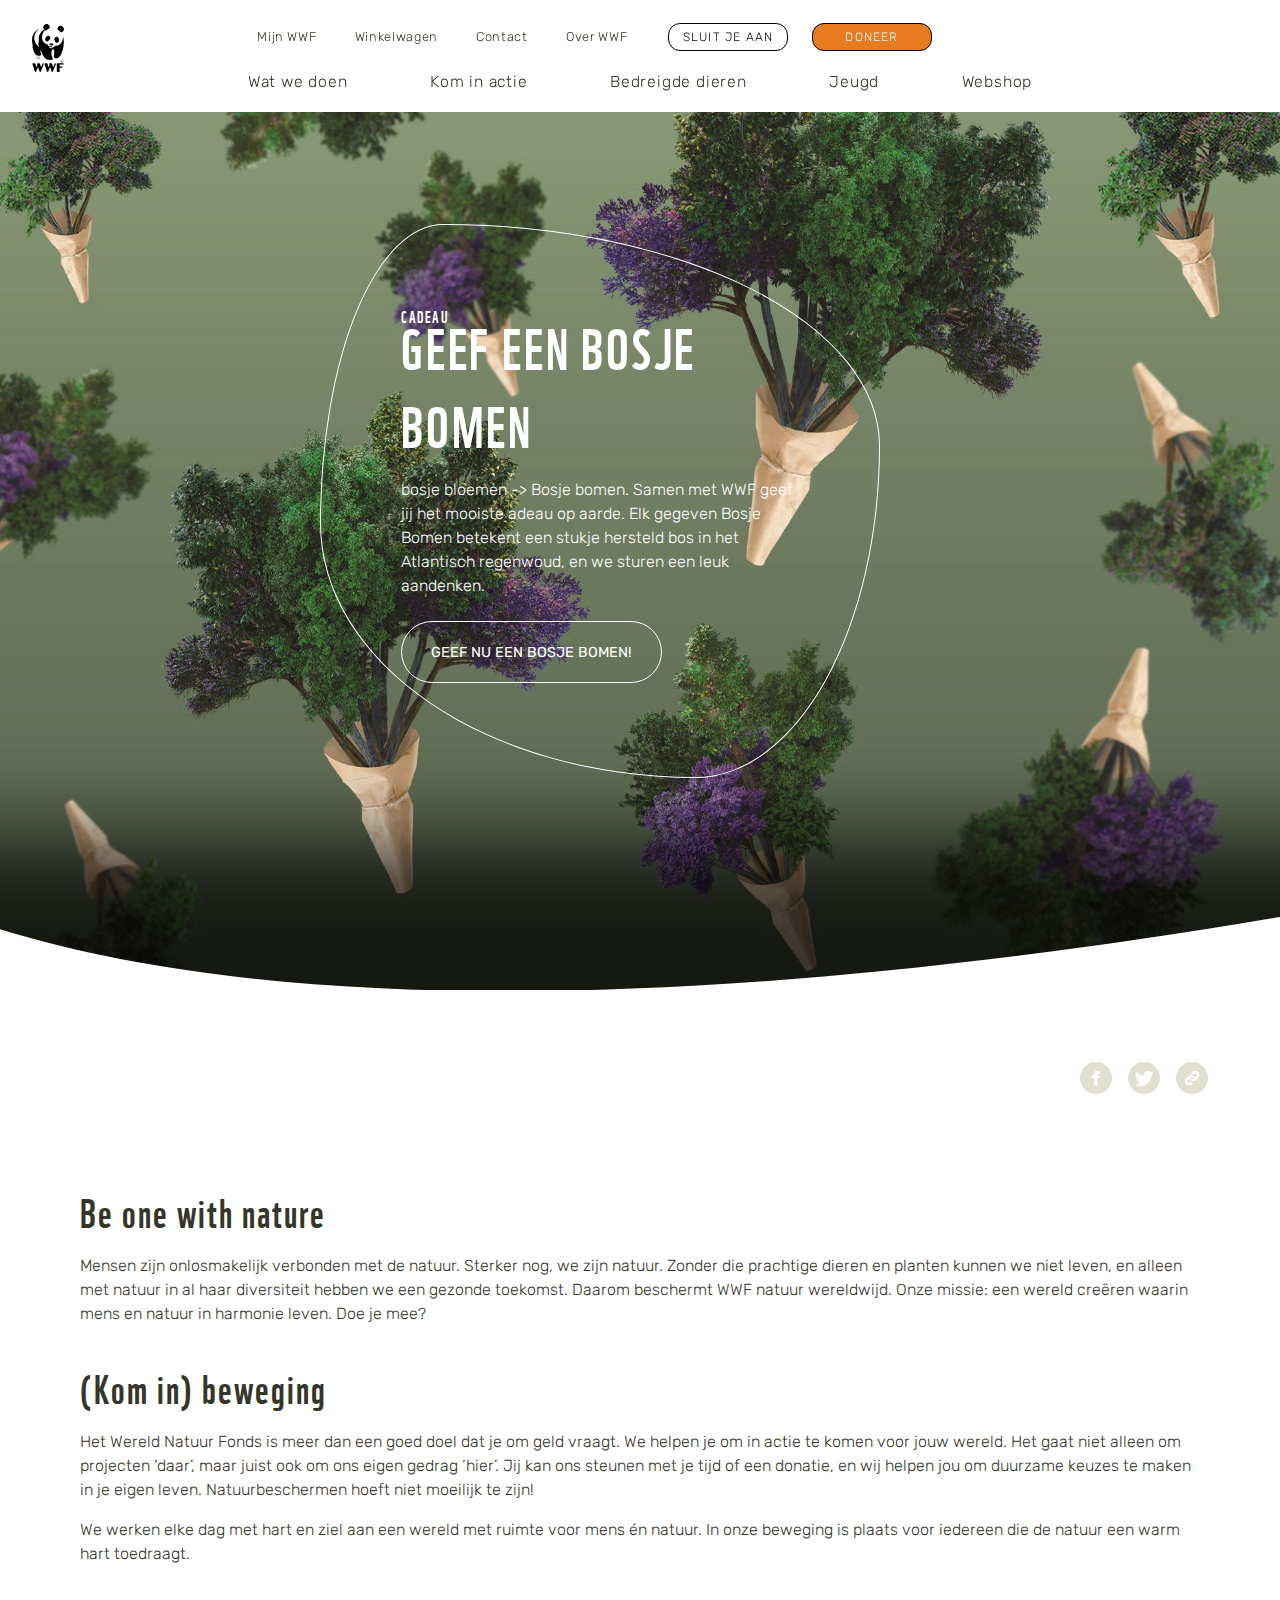
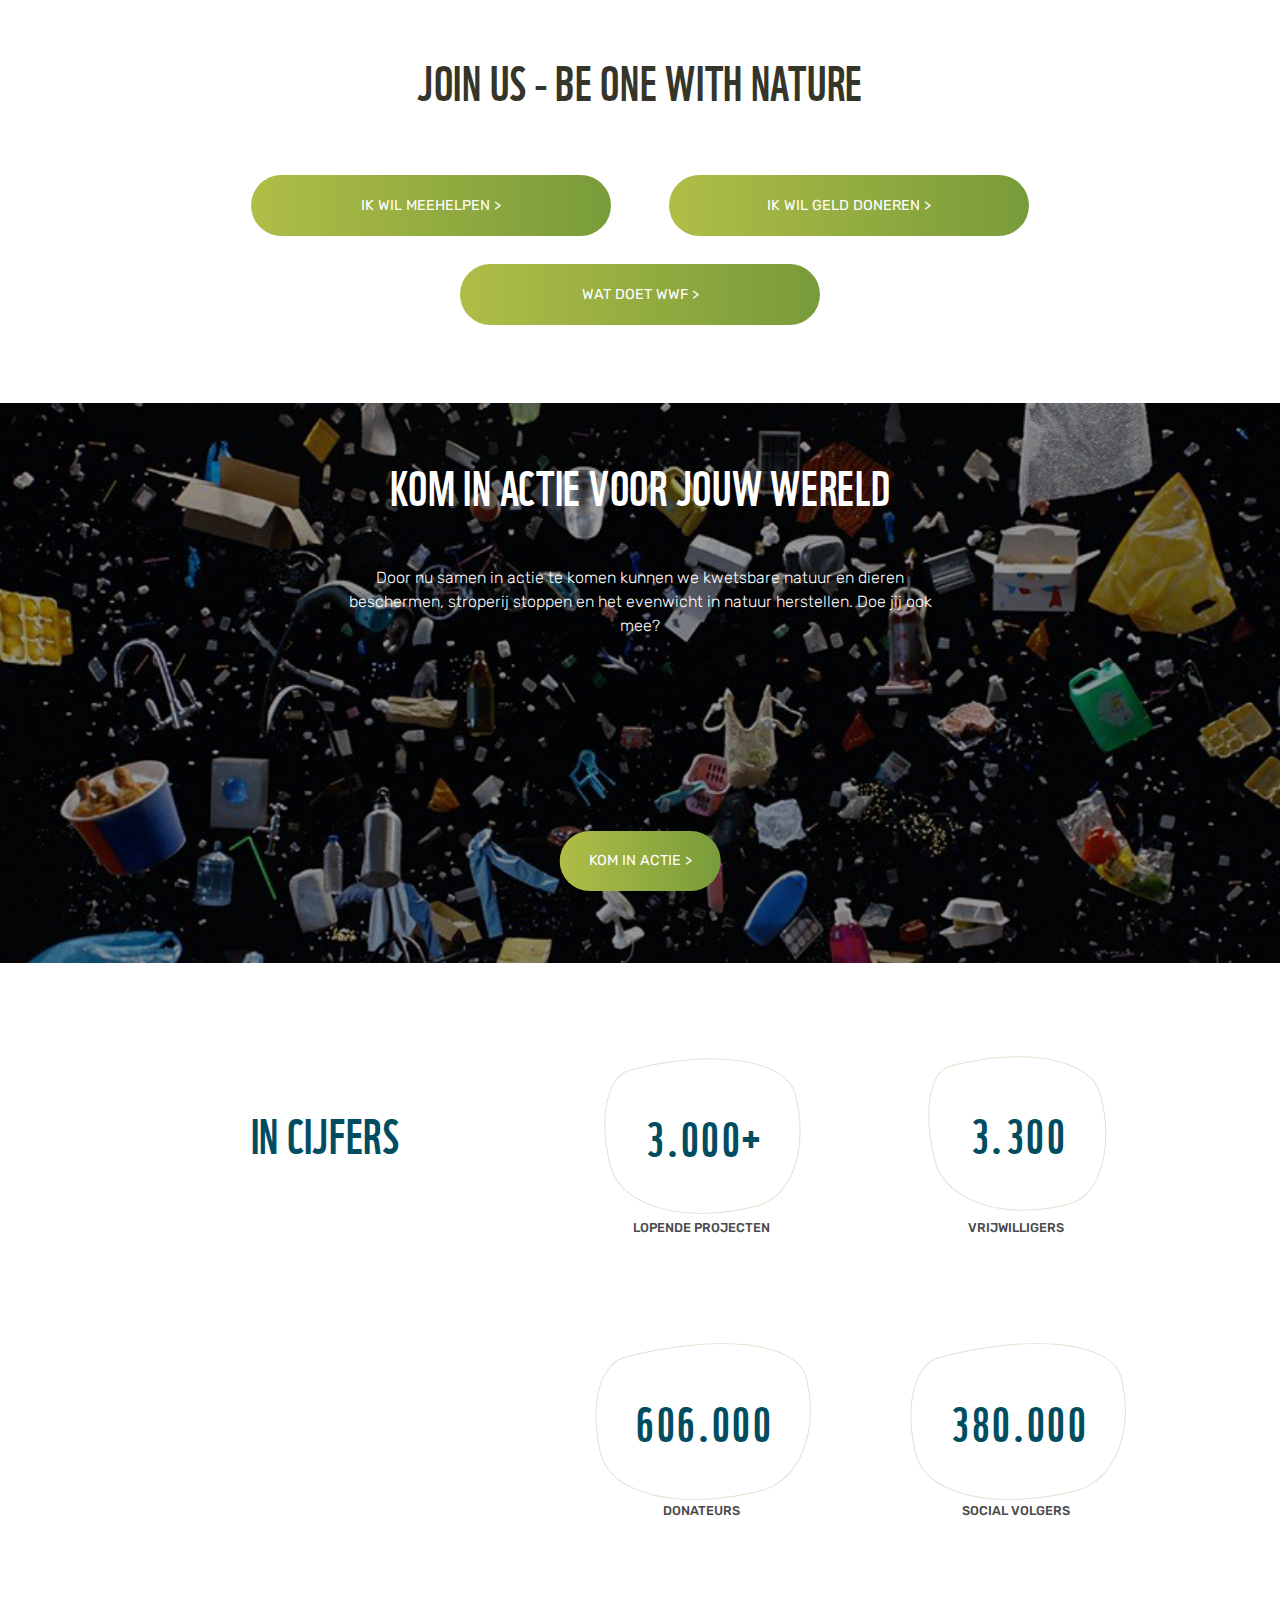
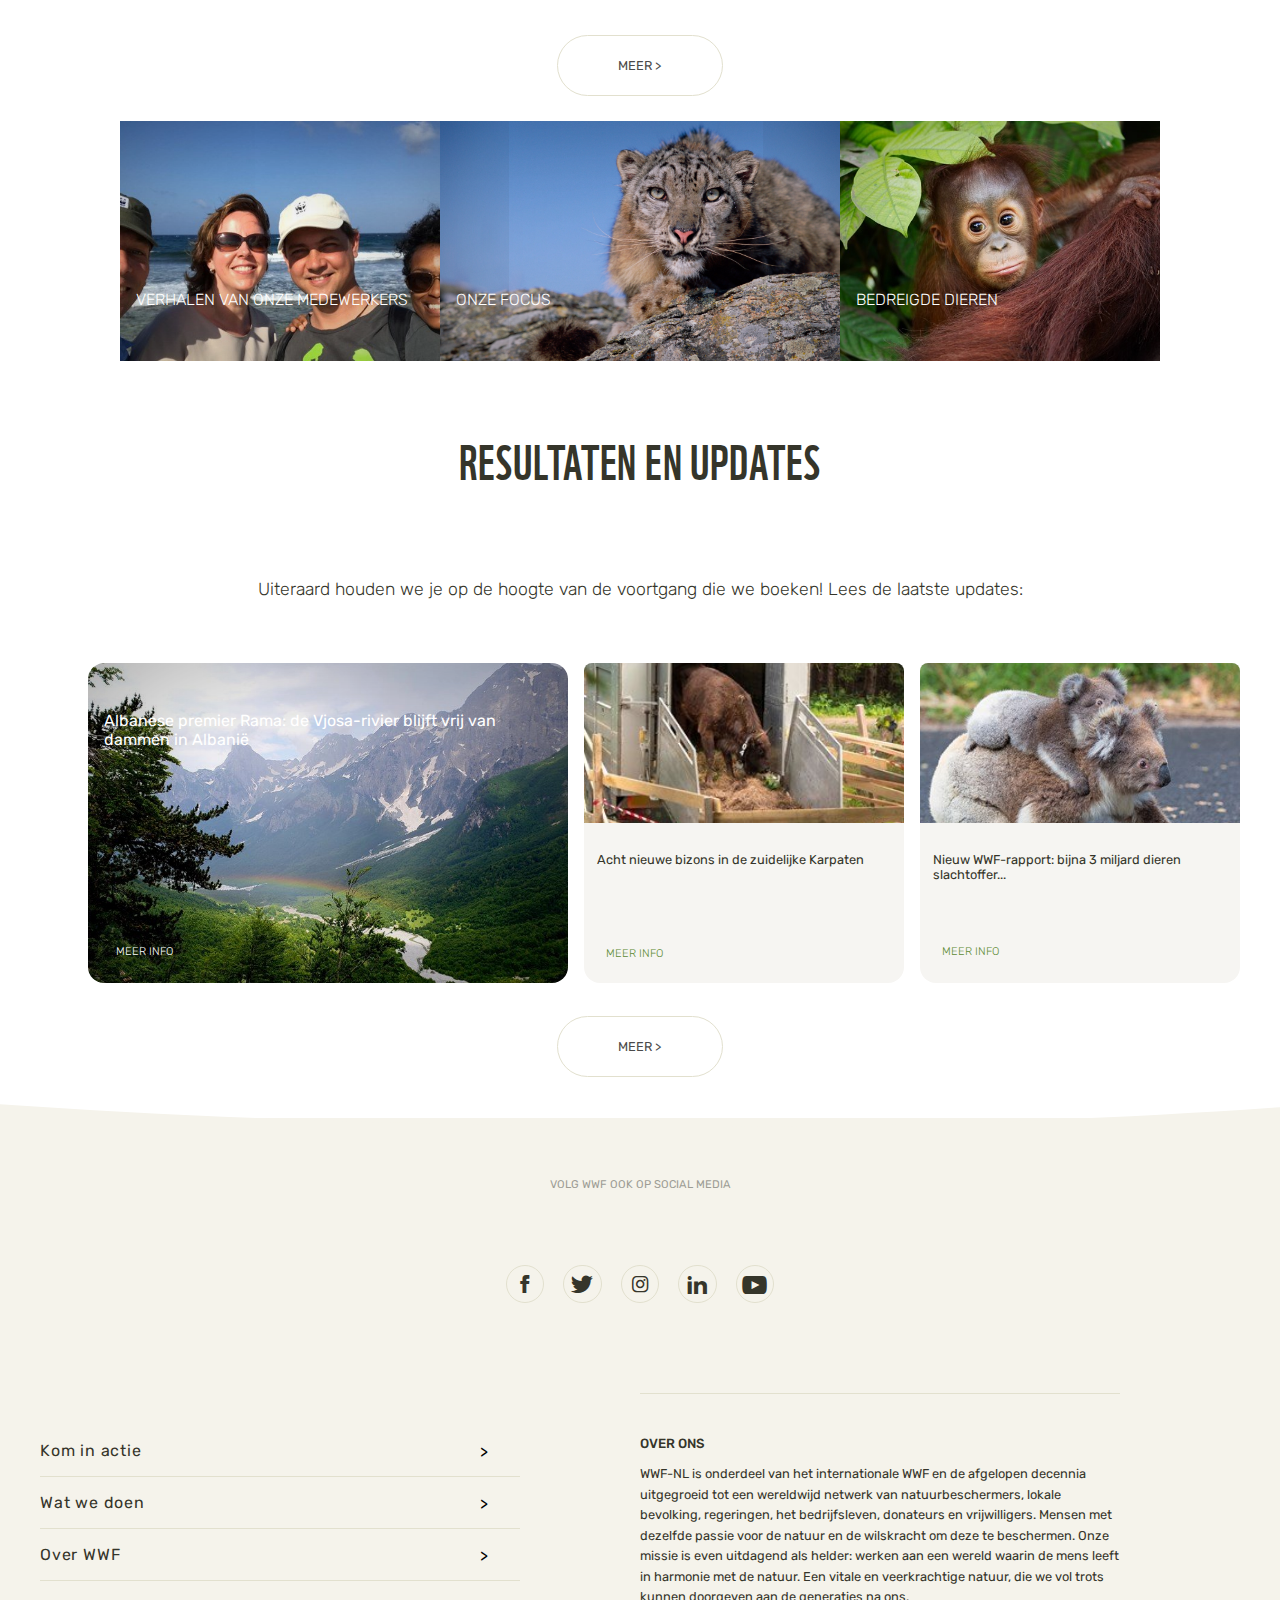
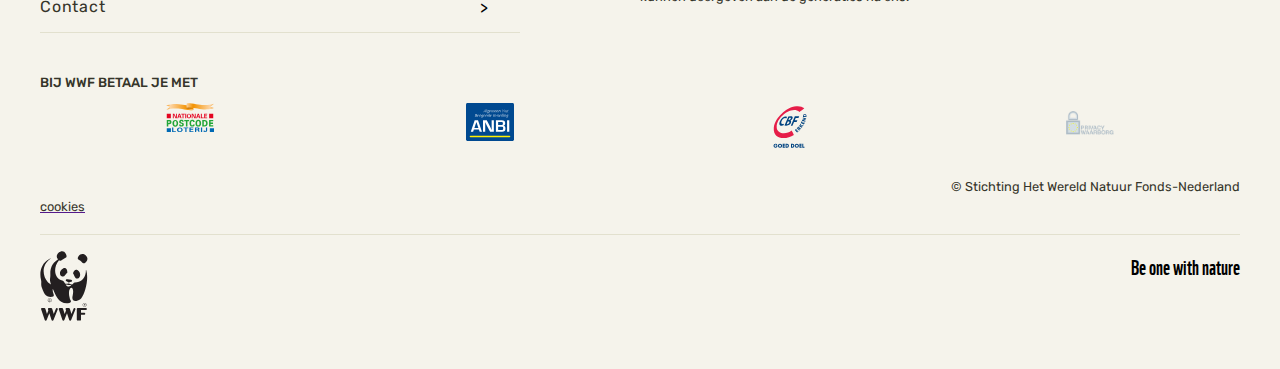
==== commit 764a6c3f: "Add files via upload" ====
--- a/index.html
+++ b/index.html
@@ -14,7 +14,7 @@
 <body>
     <header>
         <nav>
-            <img src="img/logo-header.svg" alt="logo WWF">
+            <a href="index.html"><img src="img/logo-header.svg" alt="logo WWF"></a>
             <button>
                 <p>menu</p>
                 <div>
@@ -49,6 +49,8 @@
                     <li>
                         <a href="">Webshop <span>></span></a>
                     </li>
+                </ul>
+                <ul>
                     <li>
                         <a href="">Mijn WWF</a>
                     </li>
@@ -72,7 +74,7 @@
         </article>
         <img class="headerbottom" src="img/header-bottom.svg" alt="">
     </header>
-    <main>
+    <main class="home">
         <ul class="social">
             <li>
                 <a href=""></a>
@@ -114,32 +116,36 @@
         </section>
         <section>
             <h2>In cijfers</h2>
-            <article>
-                <div>
-                    <h2>3.000+</h2>
-                </div>
-                <p>Lopende projecten</p>
-            </article>
-            <article>
-                <div>
-                    <h2>606.000</h2>
-                </div>
-                <p>Donateurs</p>
-            </article>
-            <article>
-                <div>
-                    <h2>3.300</h2>
-                </div>
-                <p>Vrijwilligers</p>
-            </article>
-            <article>
-                <div>
-                    <h2>380.000</h2>
-                </div>
-                <p>Social volgers</p>
-            </article>
-            <a href="">Meer ></a>
-        </section>
+            <div>
+                <article>
+                    <div>
+                        <h2>3.000+</h2>
+                    </div>
+                    <p>Lopende projecten</p>
+                </article>
+                <article>
+                    <div>
+                        <h2>606.000</h2>
+                    </div>
+                    <p>Donateurs</p>
+                </article>
+            </div>
+            <div>
+                <article>
+                    <div>
+                        <h2>3.300</h2>
+                    </div>
+                    <p>Vrijwilligers</p>
+                </article>
+                <article>
+                    <div>
+                        <h2>380.000</h2>
+                    </div>
+                    <p>Social volgers</p>
+                </article>
+            </div>
+        </section>
+        <a href="">Meer ></a>
         <ul>
             <li>
                 <a href="">
@@ -181,31 +187,33 @@
             <h2>Resultaten en updates</h2>
             <p>Uiteraard houden we je op de hoogte van de voortgang die we boeken! Lees de laatste updates:
             </p>
-            <article>
-                <a href="">
-                    <h4>Albanese premier Rama: de Vjosa-rivier blijft vrij van dammen in Albanië
-                    </h4>
-                    <p>meer info</p>
-                    <div></div>
-                </a>
-            </article>
-            <article>
-                <a href="">
-                    <div class="background-img"></div>
-                    <h4>Acht nieuwe bizons in de zuidelijke Karpaten
-                    </h4>
-                    <p>meer info</p>
-                    <div></div>
-                </a>
-            </article>
-            <article>
-                <a href="">
-                    <div class="background-img"></div>
-                    <h4>Nieuw WWF-rapport: bijna 3 miljard dieren slachtoffer van bosbranden Australië</h4>
-                    <p>meer info</p>
-                    <div></div>
-                </a>
-            </article>
+            <div>
+                <article>
+                    <a href="">
+                        <h4>Albanese premier Rama: de Vjosa-rivier blijft vrij van dammen in Albanië
+                        </h4>
+                        <p>meer info</p>
+                        <div></div>
+                    </a>
+                </article>
+                <article>
+                    <a href="">
+                        <div class="background-img"></div>
+                        <h4>Acht nieuwe bizons in de zuidelijke Karpaten
+                        </h4>
+                        <p>meer info</p>
+                        <div></div>
+                    </a>
+                </article>
+                <article>
+                    <a href="">
+                        <div class="background-img"></div>
+                        <h4>Nieuw WWF-rapport: bijna 3 miljard dieren slachtoffer...</h4>
+                        <p>meer info</p>
+                        <div></div>
+                    </a>
+                </article>
+            </div>
             <a class="meer" href="">meer ></a>
         </section>
     </main>
@@ -229,28 +237,30 @@
                 <a href=""></a>
             </li>
         </ul>
-        <ul>
-            <li>
-                <a href="">Kom in actie</a>
-                <span>></span>
-            </li>
-            <li>
-                <a href="">Wat we doen</a>
-                <span>></span>
-            </li>
-            <li>
-                <a href="">Over WWF</a>
-                <span>></span>
-            </li>
-            <li>
-                <a href="">Contact</a>
-                <span>></span>
-            </li>
-        </ul>
-        <section>
-            <h5>Over ons</h5>
-            <p>WWF-NL is onderdeel van het internationale WWF en de afgelopen decennia uitgegroeid tot een wereldwijd netwerk van natuurbeschermers, lokale bevolking, regeringen, het bedrijfsleven, donateurs en vrijwilligers. Mensen met dezelfde passie voor de natuur en de wilskracht om deze te beschermen. Onze missie is even uitdagend als helder: werken aan een wereld waarin de mens leeft in harmonie met de natuur. Een vitale en veerkrachtige natuur, die we vol trots kunnen doorgeven aan de generaties na ons.</p>
-        </section>
+        <div>
+            <ul>
+                <li>
+                    <a href="">Kom in actie</a>
+                    <span>></span>
+                </li>
+                <li>
+                    <a href="">Wat we doen</a>
+                    <span>></span>
+                </li>
+                <li>
+                    <a href="">Over WWF</a>
+                    <span>></span>
+                </li>
+                <li>
+                    <a href="">Contact</a>
+                    <span>></span>
+                </li>
+            </ul>
+            <section>
+                <h5>Over ons</h5>
+                <p>WWF-NL is onderdeel van het internationale WWF en de afgelopen decennia uitgegroeid tot een wereldwijd netwerk van natuurbeschermers, lokale bevolking, regeringen, het bedrijfsleven, donateurs en vrijwilligers. Mensen met dezelfde passie voor de natuur en de wilskracht om deze te beschermen. Onze missie is even uitdagend als helder: werken aan een wereld waarin de mens leeft in harmonie met de natuur. Een vitale en veerkrachtige natuur, die we vol trots kunnen doorgeven aan de generaties na ons.</p>
+            </section>
+        </div>
         <section>
             <h5>Bij WWF betaal je met</h5>
             <ul>
--- a/css/style.css
+++ b/css/style.css
@@ -71,11 +71,6 @@
     cursor: pointer;
 }
 
-header nav button:focus {
-    border: none;
-    outline: none;
-}
-
 header nav button p {
     text-transform: uppercase;
     position: absolute;
@@ -126,8 +121,8 @@
 /*scroll animatie*/
 
 header nav.solid {
-    box-shadow: 0px 45px 180px -45px rgba(0, 0, 0, 0.75);
-    background-color: white;
+    box-shadow: 0px 45px 180px -45px rgba(0, 0, 0, 0.75) !important;
+    background-color: white !important;
 }
 
 header nav.solid button p {
@@ -222,11 +217,13 @@
     color: white;
 }
 
-header nav section ul:nth-of-type(2) li {
+header nav section ul:nth-of-type(2) li,
+header nav section ul:nth-of-type(3) li {
     list-style-type: none;
 }
 
-header nav section ul:nth-of-type(2) li a {
+header nav section ul:nth-of-type(2) li a,
+header nav section ul:nth-of-type(3) li a {
     color: black;
     text-decoration: none;
     padding: 1em 1em 1em 2em;
@@ -237,7 +234,8 @@
     font-size: .99em;
 }
 
-header nav section ul:nth-of-type(2) li a:hover {
+header nav section ul:nth-of-type(2) li a:hover,
+header nav section ul:nth-of-type(3) li a:hover {
     background: rgba(0, 0, 0, 0.2);
 
 }
@@ -262,6 +260,7 @@
     position: absolute;
     top: 18vh;
     padding: 1em;
+    max-width: 35em;
 }
 
 header article h2 {
@@ -321,6 +320,7 @@
     list-style-type: none;
     justify-content: flex-end;
     padding: 1em;
+    margin: 3em
 }
 
 ul.social li a {
@@ -387,7 +387,8 @@
 main section:nth-of-type(3) ul {
     list-style-type: none;
     display: flex;
-    flex-direction: column;
+    flex-direction: row;
+    flex-wrap: wrap;
     justify-content: center;
     padding-bottom: 3em;
 }
@@ -401,14 +402,16 @@
     background-position: 1% 50%;
     background-size: 300% 300%;
     display: block;
-    padding: 1.3em;
-    margin: .5em;
+    padding: 1.5em;
+    margin: 1em 2em;
     border-radius: 3em;
     text-decoration: none;
     color: white;
     text-transform: uppercase;
     font-size: .9em;
     transition: .5s;
+    width: 90vw;
+    max-width: 25em
 }
 
 main section:nth-of-type(3) ul li a:hover {
@@ -420,7 +423,7 @@
     background-image: url(../img/fight-for-your-world.png);
     background-size: cover;
     padding: 0;
-    height: 60vh;
+    height: 35em;
 }
 
 main section:nth-of-type(4) h2 {
@@ -433,6 +436,9 @@
     text-align: center;
     padding: 0 1em 2em;
     line-height: 1.5em;
+    max-width: 40em;
+    display: block;
+    margin: auto;
 }
 
 main section:nth-of-type(4) a {
@@ -459,13 +465,20 @@
 
 main section:nth-of-type(5) {
     display: flex;
-    flex-direction: column;
+    flex-direction: row;
     justify-content: center;
+    flex-wrap: wrap;
+    max-width: 75em;
+    margin: auto;
 }
 
 main section:nth-of-type(5) h2 {
     color: var(--numbers);
-
+    margin: 1.5em 3em;
+}
+
+main section:nth-of-type(5) article {
+    margin: 3em
 }
 
 main section:nth-of-type(5) article div {
@@ -482,6 +495,7 @@
     transform: rotate(15deg);
     text-align: center;
     letter-spacing: .05em;
+    margin: 0;
 }
 
 main section:nth-of-type(5) article p {
@@ -493,7 +507,7 @@
     color: var(--grey);
 }
 
-main section:nth-of-type(5) a {
+main a:nth-child(7) {
     display: block;
     width: 13em;
     padding: 1.7em;
@@ -514,10 +528,12 @@
 
 main ul:nth-of-type(2) {
     display: flex;
-    flex-direction: column;
+    flex-direction: row;
+    flex-wrap: wrap;
     list-style-type: none;
     justify-content: center;
-    padding: 1em;
+    max-width: 75em;
+    margin: auto;
 }
 
 main ul:nth-of-type(2) li a div:first-of-type {
@@ -554,6 +570,8 @@
 main ul:nth-of-type(2) li a {
     display: block;
     height: 20vh;
+    width: 90vw;
+    max-width: 25em;
     overflow: hidden;
     background-size: cover;
     background-position: center;
@@ -627,17 +645,23 @@
 }
 
 /*resultaten en updates section*/
+main section:nth-of-type(6) {
+    max-width: 40em;
+    display: block;
+    margin: auto;
+}
+
 main section:nth-of-type(6) p {
     text-align: center;
     font-size: 1.1em;
-    margin: 1em auto 3em
+    margin: 1em auto 3em;
 }
 
 main section:nth-of-type(6) article a {
     display: block;
     background-color: #f6f5f2;
     width: 100%;
-    height: 15vh;
+    height: 8em;
     margin: 1em auto;
     border-radius: .5em;
     text-decoration: none;
@@ -652,6 +676,7 @@
     left: 50%;
     top: -100%;
     padding: 1em;
+    font-size: .8em
 }
 
 main section:nth-of-type(6) article a div.background-img {
@@ -659,7 +684,7 @@
     height: 100%;
     display: inline-block;
     border-radius: .5em 0 0 .5em;
-    background-size: 100%;
+    background-size: 140%;
     background-position: center;
     transition: .5s;
 
@@ -680,7 +705,7 @@
     font-weight: 300;
     text-align: left;
     position: relative;
-    bottom: 11em;
+    bottom: 9em;
     left: 53%;
     display: block;
     width: 50%;
@@ -688,13 +713,13 @@
 }
 
 main section:nth-of-type(6) article:last-of-type a p {
-    bottom: 13em
+    bottom: 10em;
 }
 
 main section:nth-of-type(6) article:first-of-type a {
     height: 27vh;
     background-image: url(../img/valbona-saimir-kalbaj-1.jpg);
-    background-size: 100%;
+    background-size: 115%;
     background-position: 50% 75%;
     color: white;
     box-shadow: inset 0px 0px 180px -45px rgba(0, 0, 0, 0.75);
@@ -703,7 +728,7 @@
 
 main section:nth-of-type(6) article:first-of-type a h4 {
     color: white;
-    font-size: 1.7em;
+    font-size: 1em;
     padding: 2em 1em;
     width: 100%;
     top: 0;
@@ -733,11 +758,11 @@
 
 /*hover effects*/
 main section:nth-of-type(6) article:first-of-type a:hover {
-    background-size: 125%
+    background-size: 110%
 }
 
 main section:nth-of-type(6) article a:hover div.background-img {
-    background-size: 125%;
+    background-size: 130%;
 }
 
 a.meer:hover {
@@ -773,7 +798,7 @@
     background: transparent;
     border: .05em solid var(--lightgreen);
     color: var(--text);
-    font-size: 1.5em;
+    font-size: 1.2em;
 
 }
 
@@ -797,14 +822,14 @@
     content: '\e80f'
 }
 
-footer ul:nth-of-type(2) {
+footer div ul {
     display: flex;
     flex-direction: column;
     list-style-type: none;
     margin-top: 3em;
 }
 
-footer ul:nth-of-type(2) li a {
+footer div ul li a {
     display: block;
     padding: 1em 0;
     text-decoration: none;
@@ -812,19 +837,19 @@
     letter-spacing: .05em
 }
 
-footer ul:nth-of-type(2) li {
+footer div ul li {
     display: flex;
     flex-direction: row;
     justify-content: space-between;
     border-bottom: 0.05em solid var(--lightgreen);
 }
 
-footer ul:nth-of-type(2) li:hover a,
-footer ul:nth-of-type(2) li:hover span {
+footer div ul li:hover a,
+footer div ul li:hover span {
     color: var(--hover);
 }
 
-footer ul:nth-of-type(2) li span {
+footer div ul li span {
     position: relative;
     top: 1.1em;
     right: 2em;
@@ -857,7 +882,7 @@
 footer section ul li img {
     margin: 0;
     display: block;
-    width: 4em
+    width: 3em
 }
 
 footer section ul li:last-of-type img {
@@ -898,7 +923,7 @@
 
 /*bosje bomen detailpagina*/
 header.bosjeBomen {
-    height: 90vh;
+    height: 50em;
     box-shadow: inset 2px -350px 90px -200px rgba(32, 48, 36, 1);
 
 }
@@ -949,9 +974,9 @@
 main.bosjeBomen section div {
     display: flex;
     flex-direction: row;
-    overflow-x: hidden !important;
+    overflow-x: scroll !important;
     width: 100vw;
-    padding: 1em
+    padding: 1em;
 }
 
 main.bosjeBomen section h2,
@@ -965,7 +990,7 @@
 
 main.bosjeBomen section div article {
     display: block;
-    width: 26em;
+    width: 19em;
     background: white;
     margin: 1em;
     border-radius: 1em;
@@ -976,6 +1001,7 @@
     margin: .5em;
     font-size: 2em;
     letter-spacing: 0;
+    text-transform: none;
 }
 
 main.bosjeBomen section div article img {
@@ -983,6 +1009,12 @@
     width: 90%;
     margin: 2em auto 0em auto;
 }
+
+main.bosjeBomen section div article p {
+    color: var(--text);
+    text-align: left;
+}
+
 
 main.bosjeBomen section div article p:nth-of-type(1) {
     padding: 0;
@@ -993,7 +1025,7 @@
 
 main.bosjeBomen section div article a {
     display: block;
-    margin: 2em auto;
+    margin: 2em auto 0;
     text-align: center;
     padding: 1em;
     width: 9em;
@@ -1021,7 +1053,645 @@
 }
 
 main.bosjeBomen section div article p:nth-of-type(2) {
-    margin: 1em 1em 1em 3em;
-}
-
-main.bosjeBomen section div article div::before {}
+    margin: -1em 1em 3em 4em;
+}
+
+main.bosjeBomen section div article div:nth-of-type(2) {
+    position: relative;
+    top: 2em;
+}
+
+main.bosjeBomen section div article div:nth-of-type(2)::before {
+    content: "\e801";
+    font-family: 'fontello';
+    color: #5cd05b;
+}
+
+main.bosjeBomen section div article div:nth-child(3) {
+    display: block;
+    width: 5em;
+    height: 5em;
+    background-color: #f17030;
+    position: relative;
+    bottom: 12em;
+    left: 14em;
+    border-radius: 100%;
+}
+
+main.bosjeBomen section div article div:nth-child(3) p {
+    color: white;
+    font-family: 'wwf';
+    text-align: center;
+    position: relative;
+    top: 1.4em;
+    right: .7em;
+}
+
+main.bosjeBomen section:nth-of-type(2) {
+    display: flex;
+    flex-wrap: wrap;
+    justify-content: space-around;
+}
+
+main.bosjeBomen section:nth-of-type(2) h3 {
+    margin-top: 2em;
+    color: white;
+    text-transform: uppercase;
+    text-align: center;
+    padding: 1em
+}
+
+main.bosjeBomen section:nth-of-type(2) p {
+    color: white;
+    text-align: center;
+    padding: 1em
+}
+
+main.bosjeBomen section:nth-of-type(2) article h4 {
+    color: #b0bfc3;
+    text-transform: uppercase;
+    font-weight: 300;
+    font-size: .9em;
+    text-align: center;
+    border-bottom: .1em solid rgba(0, 0, 0, 0.28);
+    padding: 1em;
+    margin: 3em 1em;
+    display: block;
+    width: 100%
+}
+
+main.bosjeBomen section:nth-of-type(2) div {
+    display: block;
+    max-width: 40em;
+    margin: auto
+}
+
+main.bosjeBomen section:nth-of-type(2) div:first-child {
+    display: block;
+    width: 100%;
+    max-width: 100%
+}
+
+main.bosjeBomen section:nth-of-type(2) article {
+    display: flex;
+    flex-wrap: wrap;
+    flex-direction: row;
+    max-width: 40em;
+
+}
+
+main.bosjeBomen section:nth-of-type(2) article img {
+    display: block;
+    margin: auto;
+    width: 90vw;
+    max-width: 20em
+}
+
+main.bosjeBomen section h3 {
+    color: white;
+    text-align: center;
+    font-weight: 400;
+    text-transform: uppercase;
+    font-family: 'wwf', serif;
+}
+
+main.bosjeBomen section p {
+    color: white;
+    text-align: center;
+    font-size: .9em
+}
+
+main.bosjeBomen div section:nth-of-type(1),
+main.bosjeBomen div section:nth-of-type(2),
+main.bosjeBomen div section:nth-of-type(3) {
+    background-size: cover;
+    background-position: center;
+    position: -webkit-sticky;
+    /* Safari */
+    position: sticky;
+    z-index: 1;
+    top: 6em;
+    margin-top: -15em;
+    height: 60em;
+    overflow: hidden;
+}
+
+main.bosjeBomen div section:nth-of-type(1) div,
+main.bosjeBomen div section:nth-of-type(2) div,
+main.bosjeBomen div section:nth-of-type(3) div {
+    display: block;
+    max-width: 90%;
+    margin: 1em auto 0;
+    max-width: 40em
+}
+
+main.bosjeBomen div section:nth-of-type(1) {
+    background-image: url(../img/storyblock_bosjebomen_1_maakkennis_ztekst.jpeg);
+}
+
+
+
+main.bosjeBomen div section:nth-of-type(2) {
+    background-image: url(../img/storyblock_bosjebomen_2_83_ztekst.jpeg);
+    height: 60em;
+}
+
+main.bosjeBomen div section:nth-of-type(2) div {
+    margin: -8em auto auto;
+}
+
+main.bosjeBomen div section:nth-of-type(3) {
+    background-image: url(../img/storyblock_bosjebomen_3_helpmee_ztekst.jpeg);
+    height: 40em;
+}
+
+main.bosjeBomen section:nth-child(4) {
+    margin: 25em auto -11em;
+    display: flex;
+    flex-wrap: wrap;
+    justify-content: center;
+}
+
+main.bosjeBomen section:nth-child(4) div {
+    display: block;
+    max-width: 30em;
+    margin: 3em auto;
+}
+
+main.bosjeBomen section:nth-child(4) video {
+    display: block;
+    margin: auto;
+    border-radius: .5em;
+    width: 90vw;
+    max-width: 30em;
+}
+
+main.bosjeBomen section:nth-child(4) h3,
+main.bosjeBomen section:nth-child(4) p {
+    text-align: left;
+}
+
+main.bosjeBomen section:nth-child(4) a {
+    color: var(--hover);
+    text-transform: uppercase;
+    text-decoration: none;
+    display: block;
+    margin: 3em auto;
+    font-size: .9em
+}
+
+
+/*SVG-tjes*/
+
+svg {
+    display: block;
+    width: 20em;
+    margin: auto;
+}
+
+article:first-of-type svg:first-of-type .cls-1 {
+    fill: #fff;
+}
+
+article:first-of-type svg:first-of-type .cls-2 {
+    fill: #a3ba9a;
+}
+
+article:first-of-type svg:first-of-type .cls-3 {
+    fill: #262223;
+}
+
+article:first-of-type svg:first-of-type .cls-4 {
+    fill: #aec2a6;
+}
+
+article:first-of-type svg:first-of-type .cls-5 {
+    fill: #a9bfa1;
+}
+
+article:first-of-type div:nth-of-type(1) svg .cls-6 {
+    stroke: #e6ebe3;
+    stroke-width: .2em;
+    fill: none;
+    stroke-dasharray: 1000;
+    stroke-dashoffset: 1000;
+}
+
+article:first-of-type div:nth-of-type(2) svg .cls-1 {
+    fill: #fff;
+}
+
+
+article:first-of-type div:nth-of-type(2) svg .cls-2 {
+    fill: #a3ba9a;
+}
+
+article:first-of-type div:nth-of-type(2) svg .cls-3 {
+    fill: #2e2a2b;
+}
+
+article:first-of-type div:nth-of-type(2) svg .cls-4 {
+    stroke: #e6ebe3;
+    stroke-width: .2em;
+    fill: none;
+    stroke-dasharray: 1000;
+    stroke-dashoffset: 1000;
+}
+
+article:first-of-type div:nth-of-type(2) svg .cls-5 {
+    stroke: #e6ebe3;
+    stroke-width: .2em;
+    fill: none;
+    stroke-dasharray: 1000;
+    stroke-dashoffset: 1000;
+}
+
+article:first-of-type div:nth-of-type(2) svg .cls-6 {
+    stroke: #e6ebe3;
+    stroke-width: .2em;
+    fill: none;
+    stroke-dasharray: 1000;
+    stroke-dashoffset: 1000;
+}
+
+article:first-of-type div:nth-of-type(2) svg .cls-7 {
+    stroke: #e6ebe3;
+    stroke-width: .2em;
+    fill: none;
+    stroke-dasharray: 1000;
+    stroke-dashoffset: 1000;
+}
+
+article:first-of-type div:nth-of-type(2) svg .cls-8 {
+    stroke: #e6ebe3;
+    stroke-width: .2em;
+    fill: none;
+    stroke-dasharray: 1000;
+    stroke-dashoffset: 1000;
+}
+
+article:nth-of-type(2) div:nth-of-type(1) svg .cls-1 {
+    fill: #fff;
+}
+
+article:nth-of-type(2) div:nth-of-type(1) svg .cls-2 {
+    fill: #7b939f;
+}
+
+article:nth-of-type(2) div:nth-of-type(1) svg .cls-3 {
+    fill: #2b2829;
+}
+
+article:nth-of-type(2) div:nth-of-type(1) svg .cls-4 {
+    stroke: #dce3e5;
+    stroke-width: .2em;
+    fill: none;
+    stroke-dasharray: 1000;
+    stroke-dashoffset: 1000;
+}
+
+article:nth-of-type(2) div:nth-of-type(1) svg .cls-5 {
+    stroke: #dce3e5;
+    stroke-width: .2em;
+    fill: none;
+    stroke-dasharray: 2000;
+    stroke-dashoffset: 2000;
+}
+
+article:nth-of-type(2) div:nth-of-type(2) svg .cls-1 {
+    fill: #fff;
+}
+
+article:nth-of-type(2) div:nth-of-type(2) .cls-2 {
+    fill: #7b939f;
+}
+
+article:nth-of-type(2) div:nth-of-type(2) .cls-3 {
+    fill: #2b2829;
+}
+
+article:nth-of-type(2) div:nth-of-type(2) .cls-4 {
+    stroke: #dce3e5;
+    stroke-width: .2em;
+    fill: none;
+    stroke-dasharray: 2000;
+    stroke-dashoffset: 2000;
+}
+
+
+/*ANIMATIE*/
+section.strokefill article:first-of-type div:nth-of-type(1) svg .cls-6,
+section.strokefill article:first-of-type div:nth-of-type(2) svg .cls-5,
+section.strokefill article:first-of-type div:nth-of-type(2) svg .cls-4,
+section.strokefill article:first-of-type div:nth-of-type(2) svg .cls-6,
+section.strokefill article:first-of-type div:nth-of-type(2) svg .cls-7,
+section.strokefill article:first-of-type div:nth-of-type(2) svg .cls-8,
+section.strokefill article:nth-of-type(2) div:nth-of-type(1) svg .cls-4,
+section.strokefill article:nth-of-type(2) div:nth-of-type(1) svg .cls-5,
+section.strokefill article:nth-of-type(2) div:nth-of-type(2) .cls-4 {
+    animation: line 5s linear forwards;
+}
+
+section.strokefill article:first-of-type div:nth-of-type(1):hover svg,
+section.strokefill article:first-of-type div:nth-of-type(2):hover svg,
+section.strokefill article:first-of-type div:nth-of-type(2):hover svg,
+section.strokefill article:first-of-type div:nth-of-type(2):hover svg,
+section.strokefill article:first-of-type div:nth-of-type(2):hover svg,
+section.strokefill article:first-of-type div:nth-of-type(2):hover svg,
+section.strokefill article:nth-of-type(2) div:nth-of-type(1):hover svg,
+section.strokefill article:nth-of-type(2) div:nth-of-type(1):hover svg,
+section.strokefill article:nth-of-type(2) div:nth-of-type(2):hover svg {
+    animation: beweeg .75s ease-in-out;
+    animation-iteration-count: 1;
+}
+
+@keyframes beweeg {
+    0% {
+        transform: rotate(0deg) scale(1);
+    }
+
+    50% {
+        transform: rotate(5deg) scale(1.05);
+    }
+
+    100% {
+        transform: rotate(0deg) scale(1);
+    }
+}
+
+@keyframes line {
+    to {
+        stroke-dashoffset: 0;
+    }
+}
+
+/*FOCUS state*/
+a:focus,
+button:focus,
+input:focus {
+    outline: .2em solid #a3ba9a;
+    animation: offset 1s ease-in-out;
+    animation-iteration-count: 1;
+}
+
+@keyframes offset {
+    0% {
+        outline-offset: 0;
+    }
+
+    50% {
+        outline-offset: .3em;
+    }
+
+    100% {
+        outline-offset: 0;
+    }
+}
+
+@media screen and (min-width: 1024px) {
+
+    header button {
+        display: none !important;
+    }
+
+    header nav {
+        height: 7em;
+        background-color: white;
+    }
+
+    header nav section {
+        left: 0;
+        top: 0;
+        height: auto;
+        background-color: rgba(0, 0, 0, 0)
+    }
+
+    header nav section input {
+        display: none;
+    }
+
+    header nav section ul:nth-of-type(1) {
+        width: 30em;
+        justify-content: center;
+        position: absolute;
+        right: 15em
+    }
+
+    header nav section ul:nth-of-type(1) li a {
+        width: 10em;
+        padding: .5em .1em;
+        margin: 1em;
+    }
+
+    header nav section ul:nth-of-type(2),
+    header nav section ul:nth-of-type(3) {
+        display: flex;
+        flex-direction: row;
+        justify-content: center
+    }
+
+    header nav ul:nth-of-type(2) li a {
+        padding: .5em !important;
+        margin: 1em;
+    }
+
+    header nav ul:nth-of-type(3) {
+        position: absolute;
+        top: 1em;
+        right: 40em
+    }
+
+    header nav ul:nth-of-type(2) {
+        width: 65%;
+        margin: 3em auto;
+        padding: 0;
+        justify-content: space-between !important;
+    }
+
+    header nav ul:nth-of-type(3) li a {
+        font-size: .8em !important;
+        color: var(--text);
+    }
+
+
+    header nav section ul:nth-of-type(2) li a:hover,
+    header nav section ul:nth-of-type(3) li a:hover {
+        background: white;
+        color: black;
+    }
+
+    header nav section ul:nth-of-type(2) li a::after {
+        margin-top: .5em;
+        content: "";
+        display: block;
+        height: .1em;
+        width: 0;
+        background-color: black;
+        transition: .3s ease;
+    }
+
+    header nav section ul:nth-of-type(2) li a:hover::after {
+        width: 100%;
+    }
+
+
+    header nav ul li a span {
+        display: none;
+    }
+
+
+    header {
+        height: 110%;
+    }
+
+    header article {
+        border-radius: 22% 78% 33% 67% / 54% 40% 60% 46%;
+        border: .1em solid white;
+        padding: 5em 5em 10em;
+        top: 11em;
+        margin: 3em 3em 3em 20em
+    }
+
+
+    main.home section:nth-of-type(1),
+    main.home section:nth-of-type(2) {
+        width: 90%;
+        max-width: 75em;
+        margin: auto;
+    }
+
+    main ul:nth-of-type(2) li a {
+        width: 25vw;
+        height: 15em;
+        background-position: center !important;
+    }
+
+    main ul:nth-of-type(2) li:nth-of-type(2) a {
+        width: 35vw;
+    }
+
+    main section:nth-of-type(6) {
+        width: 90% !important;
+        max-width: 75em !important;
+    }
+
+    main section:nth-of-type(6) article {
+        margin: .5em;
+    }
+
+    main section:nth-of-type(6) article:first-of-type a {
+        width: 30em;
+        height: 20em;
+        margin: auto auto auto 0;
+    }
+
+    main section:nth-of-type(6) article:first-of-type a p {
+        top: 15em
+    }
+
+    main section:nth-of-type(6) div {
+        border-radius: .5em .5em 0 0 !important;
+        display: flex
+    }
+
+    main section:nth-of-type(6) h4 {
+        top: 1em !important;
+        width: 100% !important;
+        left: 0 !important;
+    }
+
+    main section:nth-of-type(6) article:nth-of-type(2) a p {
+        left: 2em;
+        top: 6em;
+    }
+
+    main section:nth-of-type(6) article:nth-of-type(3) a p {
+        left: 2em;
+        top: 4.5em;
+    }
+
+    main section:nth-of-type(6) article a {
+        width: 20em;
+        height: 20em;
+        margin: 0;
+        border-radius: 1em !important;
+    }
+
+    main section:nth-of-type(6) article a div.background-img {
+        width: 100%;
+        height: 50%;
+    }
+
+    main.bosjeBomen section:first-child {
+        top: -2em;
+    }
+
+    main.bosjeBomen div section:first-of-type {
+        padding: 6em
+    }
+
+    main.bosjeBomen div section:nth-of-type(2) {
+        top: 0em;
+        margin-bottom: 20em;
+        padding: 10em
+    }
+
+    main.bosjeBomen div section:nth-of-type(2) p {
+        max-width: 50em;
+        margin: auto;
+    }
+
+    main.bosjeBomen section div:first-of-type {
+        overflow: hidden !important;
+        justify-content: center;
+    }
+
+    main.bosjeBomen section:nth-of-type(2) {
+        justify-content: center;
+    }
+
+    main.bosjeBomen section:nth-of-type(2) div {
+        width: 15em;
+    }
+
+    main.bosjeBomen section:nth-of-type(2) div svg {
+        width: 12em;
+        height: 12em;
+    }
+
+    section.svgs {
+        top: -10em !important;
+        margin-bottom: 10em;
+    }
+
+    main.bosjeBomen div.titel {}
+
+    footer div {
+        display: flex;
+        justify-content: space-between;
+        width: 75em;
+        margin: auto;
+    }
+
+    footer div ul {
+        width: 30em;
+    }
+
+    footer div section {
+        width: 30em;
+    }
+
+    footer div section {
+        display: block !important
+    }
+
+    footer section {
+        width: 75em;
+        margin: 1em auto
+    }
+
+    footer section ul {
+        justify-content: space-around;
+    }
+
+}
